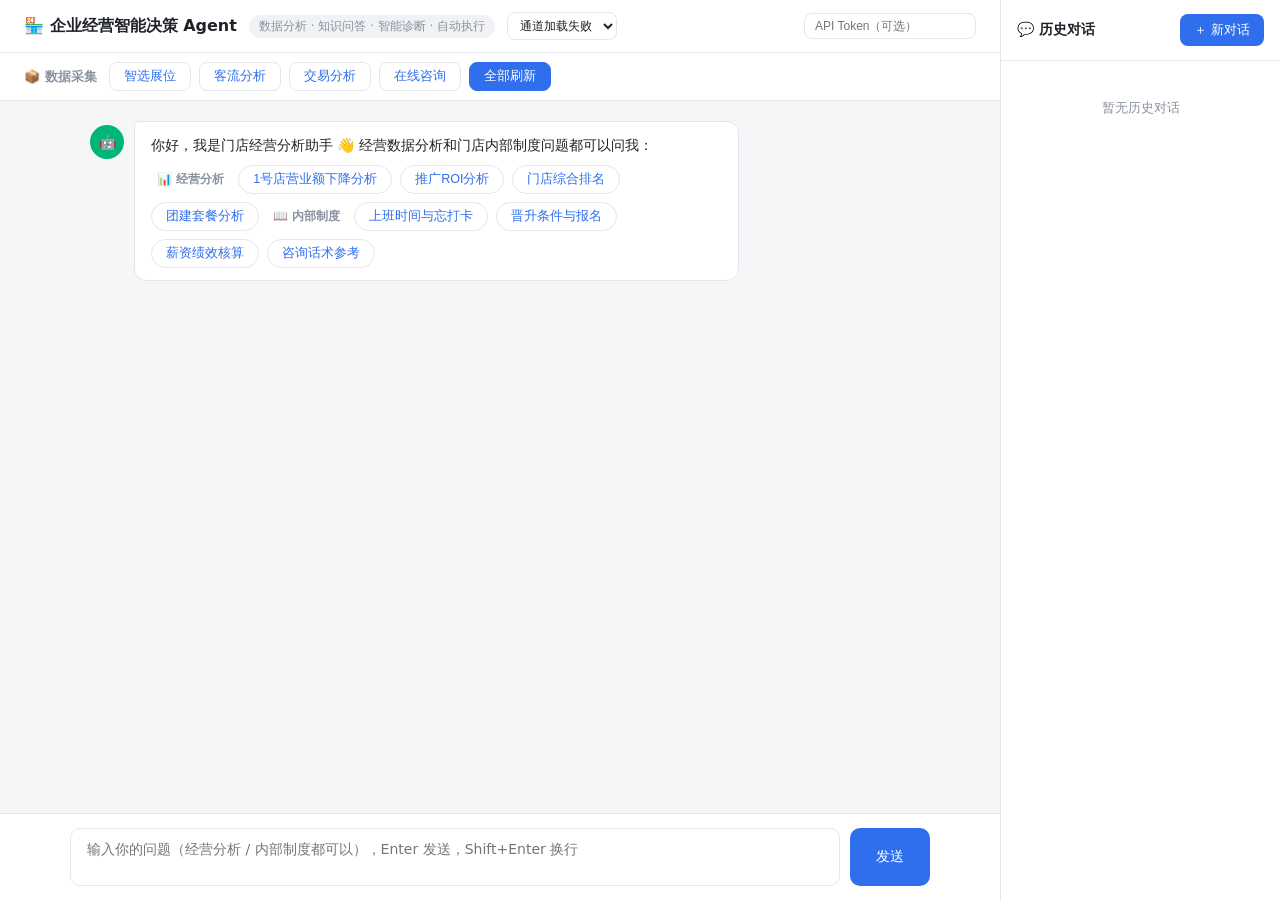
==== static/index.html @ 2da77ad2 "feat: 完成交接清单 #2-#15 落地与人工验证修复 - #2 知识上传安全（basename 白名单 + 20MB + 按文件名幂等） - #3 经验层 report_id 粒度去重 + 检索" ====
<!DOCTYPE html>
<html lang="zh-CN">
<head>
<meta charset="UTF-8">
<meta name="viewport" content="width=device-width, initial-scale=1.0">
<title>企业经营智能决策 Agent</title>
<style>
  :root {
    --bg: #f5f6f8; --panel: #ffffff; --border: #e3e6ea;
    --text: #1f2329; --sub: #8a919f; --accent: #2f6fed;
    --user-bubble: #2f6fed; --user-text: #fff;
    --code-bg: #f0f2f5; --table-head: #f7f8fa;
  }
  * { box-sizing: border-box; margin: 0; padding: 0; }
  body { font-family: "PingFang SC", "Microsoft YaHei", system-ui, sans-serif; background: var(--bg); color: var(--text); height: 100vh; display: flex; flex-direction: column; }
  /* ============ 两栏布局：左侧主区 + 右侧历史会话栏 ============ */
  .app { flex: 1; display: flex; min-height: 0; }
  .main { flex: 1; display: flex; flex-direction: column; min-width: 0; }
  .sidebar { width: 280px; flex-shrink: 0; background: var(--panel); border-left: 1px solid var(--border); display: flex; flex-direction: column; min-height: 0; }
  .sidebar-head { padding: 14px 16px; border-bottom: 1px solid var(--border); display: flex; align-items: center; justify-content: space-between; }
  .sidebar-head h2 { font-size: 14px; font-weight: 600; }
  .new-chat-btn { background: var(--accent); color: #fff; border: none; border-radius: 8px; padding: 7px 14px; font-size: 13px; cursor: pointer; }
  .new-chat-btn:hover { opacity: .9; }
  .session-list { flex: 1; overflow-y: auto; padding: 8px; }
  .session-item { padding: 10px 12px; border-radius: 8px; cursor: pointer; border: 1px solid transparent; margin-bottom: 4px; }
  .session-item:hover { background: var(--code-bg); }
  .session-item.active { background: #eaf1ff; border-color: var(--accent); }
  .session-item .s-title { font-size: 13px; color: var(--text); overflow: hidden; text-overflow: ellipsis; white-space: nowrap; display: flex; align-items: center; gap: 6px; }
  .session-del { border: none; background: none; color: var(--sub); font-size: 12px; cursor: pointer; padding: 0 3px; margin-left: auto; flex-shrink: 0; border-radius: 4px; }
  .session-del:hover { color: #e5484d; background: #fef0f0; }
  .session-item .s-meta { font-size: 11px; color: var(--sub); margin-top: 3px; display: flex; justify-content: space-between; }
  .session-empty { padding: 30px 16px; text-align: center; color: var(--sub); font-size: 13px; }
  header { background: var(--panel); border-bottom: 1px solid var(--border); padding: 12px 24px; display: flex; align-items: center; gap: 12px; }
  header h1 { font-size: 16px; font-weight: 600; }
  header .badge { font-size: 12px; color: var(--sub); background: var(--code-bg); padding: 3px 10px; border-radius: 20px; }
  #chat { flex: 1; overflow-y: auto; padding: 20px 0; }
  .wrap { max-width: 860px; margin: 0 auto; padding: 0 20px; }
  .msg { display: flex; margin-bottom: 18px; }
  .msg.user { justify-content: flex-end; }
  /* 用户消息：头像在右侧（气泡在左） */
  .msg.user > :first-child { order: 2; margin: 4px 0 0 10px; }
  .msg.user > :last-child { order: 1; }
  /* 助手消息：头像在左侧（默认） */
  .msg.bot > :first-child { order: 1; margin: 4px 10px 0 0; }
  .msg.bot > :last-child { order: 2; }
  .msg .avatar { width: 34px; height: 34px; border-radius: 50%; display: flex; align-items: center; justify-content: center; font-size: 14px; color: #fff; flex-shrink: 0; }
  .msg.user .avatar { background: var(--accent); }
  .msg.bot .avatar { background: #00b578; }
  /* ---------- 数据采集工作流按钮区 ---------- */
  .wf-bar { background: var(--panel); border-bottom: 1px solid var(--border); padding: 9px 24px; display: flex; align-items: center; gap: 8px; flex-wrap: wrap; }
  .wf-label { font-size: 13px; color: var(--sub); margin-right: 4px; font-weight: 600; }
  .wf-btn { border: 1px solid var(--border); background: #fff; border-radius: 8px; padding: 5px 14px; font-size: 12.5px; cursor: pointer; color: var(--accent); }
  .wf-btn:hover { border-color: var(--accent); background: #f0f5ff; }
  .wf-btn.primary { background: var(--accent); color: #fff; border-color: var(--accent); }
  .wf-btn.primary:hover { background: #2560d4; }
  .wf-btn:disabled { opacity: .55; cursor: not-allowed; }
  .wf-status { font-size: 12.5px; margin-left: 6px; }
  .wf-status.running { color: var(--accent); }
  .wf-status.ok { color: #00b578; }
  .wf-status.err { color: #e5484d; }
  .bubble { max-width: 78%; padding: 12px 16px; border-radius: 12px; line-height: 1.65; font-size: 14px; word-break: break-word; }
  .msg.user .bubble { background: var(--user-bubble); color: var(--user-text); border-top-right-radius: 4px; }
  .msg.bot .bubble { background: var(--panel); border: 1px solid var(--border); border-top-left-radius: 4px; }
  .msg.bot .md { max-width: 100%; }
  .msg.bot > div:last-child { flex: 1; min-width: 0; }
  /* ---------- KPI 指标卡 ---------- */
  .kpis { display: grid; grid-template-columns: repeat(auto-fit, minmax(128px, 1fr)); gap: 10px; margin: 4px 0 14px; }
  .kpi { background: #fbfcfe; border: 1px solid var(--border); border-radius: 10px; padding: 9px 12px; }
  .kpi-label { font-size: 11.5px; color: var(--sub); margin-bottom: 3px; }
  .kpi-value { font-size: 19px; font-weight: 700; color: var(--text); font-variant-numeric: tabular-nums; letter-spacing: -0.3px; }
  .kpi-delta { font-size: 11.5px; margin-top: 3px; min-height: 16px; font-weight: 600; }
  .kd.up { color: #00b578; }
  .kd.down { color: #e5484d; }
  .kd.flat { color: var(--sub); }
  /* ---------- 报告章节卡片 ---------- */
  .md-sec { border: 1px solid var(--border); border-radius: 12px; margin: 10px 0; overflow: hidden; background: #fff; box-shadow: 0 1px 3px rgba(20,30,50,.04); }
  .sec-head { display: flex; align-items: center; gap: 7px; padding: 8px 14px; font-size: 14px; font-weight: 700; color: var(--sec, var(--accent)); background: color-mix(in srgb, var(--sec, var(--accent)) 7%, #fff); border-bottom: 1px solid color-mix(in srgb, var(--sec, var(--accent)) 18%, var(--border)); }
  .sec-body { padding: 4px 14px 12px; }
  .sec-sub { font-size: 13.5px; font-weight: 700; color: var(--text); margin: 10px 0 2px; }
  /* 列表条目卡片化 */
  .md-list { list-style: none; margin: 6px 0 2px; padding: 0; }
  .md-list li { position: relative; background: #fafbfd; border: 1px solid #eceef2; border-radius: 8px; padding: 7px 10px 7px 24px; margin: 6px 0; line-height: 1.6; font-size: 13.5px; }
  .md-list li::before { content: ''; position: absolute; left: 9px; top: 13px; width: 7px; height: 7px; border-radius: 50%; background: var(--sec, var(--accent)); opacity: .75; }
  .md-list li b { color: var(--sec, var(--accent)); }
  /* 数字徽章 */
  .num { font-weight: 700; padding: 0 4px; border-radius: 5px; font-variant-numeric: tabular-nums; }
  .num.neg { color: #e5484d; background: #fef0f0; }
  .num.pos { color: #00b578; background: #eef9f4; }
  .num.money { color: #2f6fed; background: #eef4ff; }
  /* markdown 渲染 */
  .md h1, .md h2 { font-size: 18px; margin: 14px 0 8px; border-bottom: 1px solid var(--border); padding-bottom: 6px; }
  .md h3, .md h4 { font-size: 15px; margin: 12px 0 6px; }
  .md p { margin: 6px 0; font-size: 13.5px; }
  .md ul, .md ol { margin: 6px 0 6px 22px; }
  .md li { margin: 3px 0; }
  .md table { border-collapse: separate; border-spacing: 0; margin: 8px 0; width: 100%; font-size: 12.8px; border: 1px solid var(--border); border-radius: 8px; overflow: hidden; }
  .md th, .md td { border-bottom: 1px solid var(--border); padding: 6px 10px; text-align: left; }
  .md tr:last-child td { border-bottom: none; }
  .md th { background: var(--table-head); font-weight: 600; white-space: nowrap; }
  .md tbody tr:nth-child(even) { background: #fafbfc; }
  .md code { background: var(--code-bg); padding: 1px 6px; border-radius: 4px; font-size: 12.5px; font-family: Consolas, monospace; }
  .md pre { background: var(--code-bg); padding: 10px 14px; border-radius: 8px; overflow-x: auto; margin: 8px 0; }
  .md pre code { background: none; padding: 0; }
  .md blockquote { border-left: 3px solid var(--accent); padding: 4px 12px; color: var(--sub); margin: 8px 0; background: #f8faff; border-radius: 0 6px 6px 0; font-size: 13px; }
  .meta { font-size: 12px; color: var(--sub); margin-top: 8px; display: flex; gap: 14px; align-items: center; flex-wrap: wrap; }
  .trace { margin-top: 8px; border: 1px dashed var(--border); border-radius: 8px; padding: 8px 12px; font-size: 12.5px; }
  .trace summary { cursor: pointer; color: var(--accent); user-select: none; }
  .trace ul { margin: 8px 0 0 18px; list-style: none; }
  .trace li { margin: 4px 0; color: var(--sub); }
  .trace li b { color: var(--text); }
  .err { color: #e5484d; }
  footer { background: var(--panel); border-top: 1px solid var(--border); padding: 14px 24px; }
  .input-row { max-width: 860px; margin: 0 auto; display: flex; gap: 10px; }
  #input { flex: 1; border: 1px solid var(--border); border-radius: 10px; padding: 12px 16px; font-size: 14px; outline: none; resize: none; font-family: inherit; }
  #input:focus { border-color: var(--accent); }
  #send { background: var(--accent); color: #fff; border: none; border-radius: 10px; padding: 0 26px; font-size: 14px; cursor: pointer; }
  #send:disabled { opacity: .5; cursor: not-allowed; }
  .typing { color: var(--sub); font-size: 13px; }
  .suggest { display: flex; gap: 8px; flex-wrap: wrap; margin-top: 8px; align-items: center; }
  .suggest button { border: 1px solid var(--border); background: var(--panel); border-radius: 16px; padding: 5px 14px; font-size: 12.5px; color: var(--accent); cursor: pointer; }
  .suggest button:hover { border-color: var(--accent); }
  .suggest-tag { font-size: 12px; color: var(--sub); font-weight: 600; padding: 2px 6px; }
  /* ---------- API Token 鉴权 ---------- */
  .token-input { border: 1px solid var(--border); border-radius: 8px; padding: 5px 10px; font-size: 12px; width: 172px; outline: none; margin-left: auto; }
  .token-input:focus { border-color: var(--accent); }
  .auth-hint { color: #e5484d; font-size: 12px; font-weight: 600; }
  /* ---------- LLM 通道下拉（#15 运行时切换） ---------- */
  .llm-select { border: 1px solid var(--border); border-radius: 8px; padding: 5px 8px; font-size: 12px; outline: none; background: #fff; color: var(--text); }
  .llm-select:focus { border-color: var(--accent); }
  /* ---------- 待确认执行计划卡片（自动化执行授权） ---------- */
  .plans { margin: 10px 0; border: 1px solid #ffe1a8; background: #fffaf0; border-radius: 12px; padding: 10px 14px; }
  .plans-title { font-size: 13.5px; font-weight: 700; color: #b45309; margin-bottom: 8px; }
  .plan-card { border: 1px solid var(--border); background: #fff; border-radius: 8px; padding: 8px 12px; margin: 6px 0; font-size: 13px; }
  .plan-line { margin: 2px 0; }
  .plan-reason { color: var(--sub); font-size: 12.5px; margin: 2px 0; }
  .plan-meta { color: var(--sub); font-size: 11.5px; margin: 3px 0 6px; }
  .plan-btns { display: flex; gap: 8px; }
  .plan-result { font-size: 12.5px; margin-top: 6px; font-weight: 600; }
  .plan-result.ok { color: #00b578; }
  .plan-result.err { color: #e5484d; }
</style>
</head>
<body>
<div class="app">
  <div class="main">
<header>
  <h1>🏪 企业经营智能决策 Agent</h1>
  <span class="badge">数据分析 · 知识问答 · 智能诊断 · 自动执行</span>
  <span id="authHint" class="auth-hint" style="display:none"></span>
  <select id="llmProvider" class="llm-select" title="LLM 通道（运行时切换，无需重启）">
    <option value="">加载中…</option>
  </select>
  <input id="apiToken" class="token-input" type="password" placeholder="API Token（可选）" title="后端配置了 BIZ_API_TOKEN 时需填写，否则接口返回 401">
</header>

<div class="wf-bar">
  <span class="wf-label">📦 数据采集</span>
  <button class="wf-btn" onclick="runWorkflow('campaign')">智选展位</button>
  <button class="wf-btn" onclick="runWorkflow('traffic')">客流分析</button>
  <button class="wf-btn" onclick="runWorkflow('transaction')">交易分析</button>
  <button class="wf-btn" onclick="runWorkflow('consult')">在线咨询</button>
  <button class="wf-btn primary" onclick="runWorkflow('all')">全部刷新</button>
  <span id="wfStatus" class="wf-status"></span>
</div>

<div id="chat">
  <div class="wrap">
    <div class="msg bot" id="welcomeMsg">
      <div class="avatar">🤖</div>
      <div>
        <div class="bubble">
          你好，我是门店经营分析助手 👋 经营数据分析和门店内部制度问题都可以问我：
          <div class="suggest">
            <span class="suggest-tag">📊 经营分析</span>
            <button onclick="ask('分析最近7天1号门店营业额下降原因并给出优化建议')">1号店营业额下降分析</button>
            <button onclick="ask('分析最近7天智选展位推广的花费与ROI情况，找出低效推广，并给出预算优化建议')">推广ROI分析</button>
            <button onclick="ask('各门店综合表现排名怎么样')">门店综合排名</button>
            <button onclick="ask('最近7天团建套餐品类表现如何，为什么下滑')">团建套餐分析</button>
            <span class="suggest-tag">📖 内部制度</span>
            <button onclick="ask('我是新员工，每天上班时间是多少，忘记打卡怎么办')">上班时间与忘打卡</button>
            <button onclick="ask('门店晋升需要什么条件，怎么报名')">晋升条件与报名</button>
            <button onclick="ask('薪资绩效是怎么算的')">薪资绩效核算</button>
            <button onclick="ask('顾客不记得场次怎么安抚')">咨询话术参考</button>
          </div>
        </div>
      </div>
    </div>
  </div>
</div>

<footer>
  <div class="input-row">
    <textarea id="input" rows="2" placeholder="输入你的问题（经营分析 / 内部制度都可以），Enter 发送，Shift+Enter 换行"></textarea>
    <button id="send" onclick="send()">发送</button>
  </div>
</footer>
  </div>

  <aside class="sidebar">
    <div class="sidebar-head">
      <h2>💬 历史对话</h2>
      <button class="new-chat-btn" onclick="newConversation()">＋ 新对话</button>
    </div>
    <div class="session-list" id="sessionList">
      <div class="session-empty">暂无历史对话</div>
    </div>
  </aside>
</div>

<script>
const chatEl = document.getElementById('chat');
const inputEl = document.getElementById('input');
const sendBtn = document.getElementById('send');
const MAX_HISTORY = 6;   // 与后端滑动窗口一致
let history = [];        // [{role, content}]
let busy = false;

/* ---------------- API Token 鉴权（与后端 BIZ_API_TOKEN 对应） ---------------- */
const TOKEN_KEY = 'biz_api_token';
let apiToken = localStorage.getItem(TOKEN_KEY) || '';
const tokenInput = document.getElementById('apiToken');
const authHint = document.getElementById('authHint');
if (tokenInput) tokenInput.value = apiToken;
if (tokenInput) tokenInput.addEventListener('change', () => {
  apiToken = tokenInput.value.trim();
  localStorage.setItem(TOKEN_KEY, apiToken);
});
function authHeaders(extra) {
  const h = Object.assign({}, extra || {});
  if (apiToken) h['Authorization'] = 'Bearer ' + apiToken;
  return h;
}
function showAuthHint(msg) {
  if (!authHint) return;
  authHint.textContent = msg || '⚠️ 需要 API Token：请在右上角填写';
  authHint.style.display = '';
  clearTimeout(showAuthHint._t);
  showAuthHint._t = setTimeout(() => { authHint.style.display = 'none'; }, 8000);
}
async function apiFetch(url, options) {
  const resp = await fetch(url, options);
  if (resp.status === 401) showAuthHint();
  return resp;
}

/* ---------------- LLM 通道下拉（#15 运行时切换，无需重启） ---------------- */
const PROVIDER_NAMES = { deepseek: 'DeepSeek', openai: 'OpenAI', local: '本地模型', codebuddy: 'CodeBuddy' };
const llmSel = document.getElementById('llmProvider');
async function loadProviders() {
  try {
    const resp = await apiFetch('/api/llm/providers', { headers: authHeaders() });
    const d = await resp.json();
    if (!d.success) throw new Error(d.error || '');
    const cfg = d.config || {};
    llmSel.innerHTML = (d.supported || []).map(p => {
      const c = cfg[p] || {};
      const configured = c.configured ? '' : '（未配置 Key）';
      return `<option value="${p}" ${p === d.active ? 'selected' : ''}>${PROVIDER_NAMES[p] || p}${configured}</option>`;
    }).join('');
  } catch (e) {
    llmSel.innerHTML = '<option value="">通道加载失败</option>';
  }
}
llmSel.addEventListener('change', async () => {
  const p = llmSel.value;
  if (!p) return;
  try {
    const resp = await apiFetch('/api/llm/switch', {
      method: 'POST',
      headers: authHeaders({ 'Content-Type': 'application/json' }),
      body: JSON.stringify({ provider: p })
    });
    const d = await resp.json();
    if (d.success) { llmSel.value = d.active; showAuthHint('✅ LLM 通道已切换：' + (PROVIDER_NAMES[d.active] || d.active)); }
    else { showAuthHint('❌ 切换失败：' + (d.error || '')); loadProviders(); }
  } catch (e) { showAuthHint('❌ 切换失败：' + e.message); loadProviders(); }
});
loadProviders();

/* ---------------- 轻量 Markdown 渲染（零依赖，报告卡片化） ---------------- */
const SECTION_META = {
  '结论摘要':  { icon: '📌', color: '#00b578' },
  '关键指标':  { icon: '📊', color: '#2f6fed' },
  '原因归因':  { icon: '🔍', color: '#f59e0b' },
  '优化建议':  { icon: '💡', color: '#8b5cf6' },
  '风险提示':  { icon: '⚠️', color: '#e5484d' },
  '下一步动作': { icon: '⚡', color: '#0ea5e9' },
};
function sectionMeta(title) {
  for (const k in SECTION_META) if (title.includes(k)) return SECTION_META[k];
  return { icon: '📄', color: '#2f6fed' };
}
/* 行内：code/粗体/斜体 + 数字高亮（下降红、上升绿、金额蓝） */
function inline(text) {
  let t = text
    .replace(/`([^`]+)`/g, '<code>$1</code>')
    .replace(/\*\*([^*]+)\*\*/g, '<b>$1</b>')
    .replace(/\*([^*]+)\*/g, '<i>$1</i>');
  t = t.replace(/([¥￥]\s?[\d][\d,]*(?:\.\d+)?)/g, '<span class="num money">$1</span>');
  t = t.replace(/(-?\d+(?:\.\d+)?\s?%)/g, (m) => {
    const neg = m.trim().startsWith('-');
    return `<span class="num ${neg ? 'neg' : 'pos'}">${m}</span>`;
  });
  return t;
}
/* 宽松 section 标题识别：】必出现，【可省（模型吞【后开头字，如"关键指标】"→"指标】"也能识别） */
const SECTION_PATTERNS = [
  ['结论摘要', /(?:【)?\s*(?:结?论?)?摘?要?\s*】/],
  ['关键指标', /(?:【)?\s*(?:关?键?)?指?标?\s*】/],
  ['原因归因', /(?:【)?\s*(?:原?因?)?归?因?\s*】/],
  ['建议',     /(?:【)?\s*(?:建?议?)?\s*】/],
  ['风险提示', /(?:【)?\s*(?:风?险?)?提?示?\s*】/],
  ['下一步动作', /(?:【)?\s*(?:下?一?步?)?动?作?\s*】/],
  ['优化建议', /(?:【)?\s*(?:优?化?)?建?议?\s*】/],
];
function renderMarkdown(md) {
  if (!md) return '';
  const renderBodyHtml = (raw) => {
    const blines = raw.split(/\r?\n/);
    let bh = '';
    let items = [], tbl = [];
    const flushItems = () => {
      if (items.length) { bh += '<ul class="md-list">' + items.map(li => '<li>' + inline(li) + '</li>').join('') + '</ul>'; items = []; }
    };
    const flushTbl = () => {
      if (!tbl.length) return;
      const rows = tbl.filter((r, idx) => !(idx === 1 && /^\s*[-|:\s]+\s*$/.test(r)));
      if (rows.length >= 2) {
        let t = '<table><thead><tr>' + rows[0].split('|').slice(1, -1).map(c => '<th>' + inline(c.trim()) + '</th>').join('') + '</tr></thead><tbody>';
        for (let ri = 1; ri < rows.length; ri++) t += '<tr>' + rows[ri].split('|').slice(1, -1).map(c => '<td>' + inline(c.trim()) + '</td>').join('') + '</tr>';
        bh += t + '</tbody></table>';
      }
      tbl = [];
    };
    for (const bl of blines) {
      if (/^\s*\|/.test(bl)) { flushItems(); tbl.push(bl); continue; }
      if (tbl.length) flushTbl();
      const ul = bl.match(/^\s*[-*]\s+(.*)$/);
      if (ul) { flushItems(); items.push(ul[1]); continue; }
      const ol = bl.match(/^\s*\d+[.)]\s+(.*)$/);
      if (ol) { flushItems(); items.push(ol[1]); continue; }
      flushItems();
      if (bl.trim()) bh += '<p>' + inline(bl) + '</p>';
    }
    flushTbl(); flushItems();
    return bh || '<p>' + inline(raw) + '</p>';
  };
  const buildSec = (title, body) => {
    const meta = sectionMeta(title);
    return `<div class="md-sec" style="--sec:${meta.color}"><div class="sec-head">${meta.icon} ${title}</div><div class="sec-body">${renderBodyHtml(body)}</div></div>`;
  };

  // —— 第一遍：行级识别（兼容 ## / ✦ / 【关键词】在行任意位置 / 行首关键词 + 冒号） ——
  const lines = md.split(/\r?\n/);
  const lineSecs = [];
  let cur = null, buf = '', intro = '';
  for (const line of lines) {
    let title = null, restInline = '';
    let m = line.match(/^##\s+(.+)$/);
    if (m) { title = m[1].trim(); }
    if (!title) { m = line.match(/^#\s+(.+)$/); if (m) title = m[1].trim(); }
    if (!title) { m = line.match(/^[✦★❖▍◆●■]\s*(.+)$/); if (m) title = m[1].trim(); }
    // 宽松 SECTION_PATTERNS：【关键】可出现在行任意位置，支持吞字（关键指标→指标、风险提示→提示）
    if (!title) {
      for (const [t, re] of SECTION_PATTERNS) {
        const mm = line.match(new RegExp('(' + re.source + ')\\s*(.*)$'));
        if (mm) { title = t; restInline = mm[2].trim(); break; }
      }
    }
    if (!title) {
      for (const kw of SECTION_PATTERNS.map(p => p[0])) {
        if (line.trim() === kw || line.trim().startsWith(kw + '：') || line.trim().startsWith(kw + ':')) {
          title = kw;
          restInline = line.trim().slice(kw.length).replace(/^[：:]\s*/, '');
          break;
        }
      }
    }
    if (title) {
      if (cur) lineSecs.push({ title: cur, body: buf.trim() });
      else intro += (intro ? '\n' : '') + line;
      cur = title;
      buf = restInline;
    } else {
      if (cur) buf += '\n' + line; else intro += (intro ? '\n' : '') + line;
    }
  }
  if (cur) lineSecs.push({ title: cur, body: buf.trim() });

  if (lineSecs.length >= 2) {
    let html = intro.trim() ? `<p>${inline(intro.trim())}</p>` : '';
    for (const s of lineSecs) html += buildSec(s.title, s.body);
    return html;
  }

  // —— 第二遍：段中关键词位置切分兜底（关键词子串匹配，宽容吞字） ——
  let html = intro.trim() ? `<p>${inline(intro.trim())}</p>` : '';
  const INLINE_KEYS = ['结论摘要', '关键指标', '原因归因', '建议', '风险提示', '下一步动作', '优化建议'];
  let lastIdx = 0, lastKw = null, lastEnd = 0;
  for (const kw of INLINE_KEYS) {
    const idx = md.indexOf(kw, lastEnd);
    if (idx === -1) continue;
    if (lastKw) {
      const body = md.slice(lastIdx + lastKw.length, idx).replace(/^[：:]\s*/, '').trim();
      html += buildSec(lastKw, body);
    }
    lastIdx = idx;
    lastKw = kw;
    lastEnd = idx + kw.length;
  }
  if (lastKw) {
    const body = md.slice(lastIdx + lastKw.length).replace(/^[：:]\s*/, '').trim();
    html += buildSec(lastKw, body);
  } else {
    html += `<p>${inline(md)}</p>`;
  }
  return html;
}
/* ---------------- KPI 指标卡（基于 Pandas 结构化指标） ---------------- */
function renderKpis(m, question) {
  const ms = (m && m.metrics) || {};
  if (!ms || !Object.keys(ms).length) return '';
  const money = v => (v == null || isNaN(v)) ? '-' : '¥' + Number(v).toLocaleString('zh-CN', { maximumFractionDigits: 2 });
  const delta = (v) => v == null || isNaN(v) ? '' : (v > 0 ? `<span class="kd up">▲ +${v}%</span>` : v < 0 ? `<span class="kd down">▼ ${v}%</span>` : '<span class="kd flat">— 0%</span>');
  // 按用户问题关键词筛 KPI：只展示与问题相关的指标卡，避免"问 A 显示 B"的脱节
  const q = (question || '').toLowerCase();
  const isMarketing = /推广|广告|投放|roi|转化|点击|花销|消耗/.test(q);
  const allCards = [
    { key: 'gmv',     label: '营业额 GMV',  value: money(ms.gmv),         d: delta(ms.gmv_change_pct) },
    { key: 'order',   label: '订单量',       value: ms.order_count ?? '-', d: delta(ms.order_change_pct) },
    { key: 'aov',     label: '客单价',       value: ms.avg_order_value != null ? '¥' + Number(ms.avg_order_value).toFixed(2) : '-', d: delta(ms.aov_change_pct) },
    { key: 'spend',   label: '推广花费',     value: money(ms.campaign_total_spent), d: '' },
    { key: 'roi',     label: '推广 ROI',     value: ms.campaign_roi_avg != null ? Number(ms.campaign_roi_avg).toFixed(2) : '-', d: '' },
    { key: 'cvr',     label: '点击转化率',   value: ms.campaign_conversion_rate != null ? Number(ms.campaign_conversion_rate).toFixed(2) + '%' : '-', d: '' },
  ];
  const cards = isMarketing
    ? allCards.filter(c => ['spend', 'roi', 'cvr'].includes(c.key))
    : allCards.filter(c => ['gmv', 'order', 'aov'].includes(c.key));
  if (!cards.length) return '';
  return '<div class="kpis">' + cards.map(c =>
    `<div class="kpi"><div class="kpi-label">${c.label}</div><div class="kpi-value">${c.value}</div><div class="kpi-delta">${c.d}</div></div>`
  ).join('') + '</div>';
}

/* ---------------- #14 结构化五段报告（data 链路直接渲染，告别正则兜底） ---------------- */
const SECTION_FIELDS = [
  ['summary', '📌', '#00b578', '结论摘要'],
  ['metrics', '📊', '#2f6fed', '关键指标'],
  ['factors', '🔍', '#f59e0b', '原因归因'],
  ['actions', '💡', '#8b5cf6', '建议'],
  ['risks', '⚠️', '#e5484d', '风险提示'],
];
function renderSectionsHtml(sec) {
  let html = '';
  for (const [key, icon, color, title] of SECTION_FIELDS) {
    const items = (sec && sec[key]) || [];
    if (!items || !items.length) continue;
    const list = items.map(i => '<li>' + inline(String(i)) + '</li>').join('');
    html += `<div class="md-sec" style="--sec:${color}"><div class="sec-head">${icon} ${title}</div><div class="sec-body"><ul class="md-list">${list}</ul></div></div>`;
  }
  return html;
}

/* ---------------- 聊天逻辑 ---------------- */
function appendMsg(role, html, meta) {
  const div = document.createElement('div');
  div.className = 'msg ' + role;
  const avatar = role === 'user' ? '👤' : '🤖';
  let inner = `<div class="avatar">${avatar}</div><div>`;
  if (role === 'user') inner += `<div class="bubble">${html}</div>`;
  else {
    inner += `<div class="bubble md">${html}</div>`;
    if (meta && meta.trace) {
      const usage = meta.usage || {};
      const costText = `⚡ ${usage.total_tokens || '-'} tokens（入 ${usage.input_tokens || 0} / 出 ${usage.output_tokens || 0}）· ⏱ ${(meta.duration_ms / 1000).toFixed(1)}s`;
      let traceHtml = '<ul>' + meta.trace.map(t => `<li><b>${t.node}</b>：${escapeHtml(t.detail)}</li>`).join('') + '</ul>';
      inner += `<div class="meta"><details class="trace"><summary>查看执行轨迹 ▾</summary>${traceHtml}</details><span>${costText}</span></div>`;
    }
  }
  inner += '</div>';
  div.innerHTML = inner;
  chatEl.querySelector('.wrap').appendChild(div);
  chatEl.scrollTop = chatEl.scrollHeight;
}

function escapeHtml(s) { return s.replace(/&/g,'&amp;').replace(/</g,'&lt;').replace(/>/g,'&gt;'); }

// 会话持久化：currentSessionId 存 localStorage，刷新/重启不丢上下文（后端按 session 记忆）
// 「新对话」= 换新 id；「历史列表」= 切回旧 id（后端恢复对应上下文）
let currentSessionId = localStorage.getItem('biz_session_id')
  || ('s_' + Date.now() + '_' + Math.random().toString(36).slice(2, 8));
localStorage.setItem('biz_session_id', currentSessionId);

function newSessionId() {
  return 's_' + Date.now() + '_' + Math.random().toString(36).slice(2, 8);
}

/* ---------------- 历史会话管理（右侧栏） ---------------- */
function clearChat() {
  // 清空聊天区，恢复欢迎语
  const wrap = chatEl.querySelector('.wrap');
  wrap.innerHTML = '';
  const welcome = document.getElementById('welcomeMsg');
  if (welcome) wrap.appendChild(welcome.cloneNode(true));
}

async function newConversation() {
  // 开启新对话：换新 session_id（后端幂等创建），清空界面
  currentSessionId = newSessionId();
  localStorage.setItem('biz_session_id', currentSessionId);
  await apiFetch('/api/sessions/' + encodeURIComponent(currentSessionId), { method: 'POST', headers: authHeaders() });
  clearChat();
  loadSessions();
  renderSessions([]);  // 清高亮：当前是空会话
}

async function loadSessions() {
  // 拉取历史会话列表渲染到右侧栏
  try {
    const resp = await apiFetch('/api/sessions?limit=50', { headers: authHeaders() });
    const d = await resp.json();
    if (d.success) renderSessions(d.sessions || []);
  } catch (e) { /* 列表失败静默 */ }
}

function renderSessions(list) {
  const el = document.getElementById('sessionList');
  if (!list.length) {
    el.innerHTML = '<div class="session-empty">暂无历史对话</div>';
    return;
  }
  el.innerHTML = list.map(s => {
    const title = (s.last_question || '（空会话）').slice(0, 24);
    const time = (s.updated_at || '').slice(5, 16).replace('T', ' ');
    const active = s.session_id === currentSessionId ? ' active' : '';
    // #15-② 会话删除按钮（stopPropagation 避免触发打开会话）
    return `<div class="session-item${active}" onclick="openSession('${s.session_id}')">
      <div class="s-title">${escapeHtml(title)}<button class="session-del" title="删除会话" onclick="event.stopPropagation();delSession('${s.session_id}')">✕</button></div>
      <div class="s-meta"><span>${s.message_count || 0} 条</span><span>${time}</span></div>
    </div>`;
  }).join('');
}

/* #15-② 删除会话 */
async function delSession(sid) {
  if (!confirm('确定删除该会话？删除后不可恢复。')) return;
  try {
    const resp = await apiFetch('/api/sessions/' + encodeURIComponent(sid), { method: 'DELETE', headers: authHeaders() });
    const d = await resp.json();
    if (!d.success && !resp.ok) { showAuthHint('删除失败：' + (d.error || resp.status)); return; }
    if (currentSessionId === sid) newConversation();  // 删除的是当前会话 → 新开
    loadSessions();
  } catch (e) { showAuthHint('删除失败：' + e.message); }
}

/* #15-② 导出当前会话（txt） */
function exportChat(link) {
  const lines = ['企业经营智能决策 Agent — 会话导出', '会话ID：' + currentSessionId, '时间：' + new Date().toLocaleString(), ''];
  for (const m of history) {
    lines.push('【' + (m.role === 'user' ? '用户' : '助手') + '】');
    lines.push(String(m.content || '').replace(/```/g, ''));
    lines.push('');
  }
  if (history.length === 0) lines.push('（本会话暂无消息记录）');
  const blob = new Blob([lines.join('\n')], { type: 'text/plain;charset=utf-8' });
  const a = document.createElement('a');
  a.href = URL.createObjectURL(blob);
  a.download = `会话_${currentSessionId}.txt`;
  a.click();
  URL.revokeObjectURL(a.href);
}

async function openSession(sid) {
  // 切到历史会话：加载其消息渲染，继续对话沿用该 session_id（上下文由后端恢复）
  if (busy) return;
  currentSessionId = sid;
  localStorage.setItem('biz_session_id', sid);
  clearChat();
  const wrap = chatEl.querySelector('.wrap');
  try {
    const resp = await apiFetch('/api/sessions/' + encodeURIComponent(sid) + '/messages', { headers: authHeaders() });
    const d = await resp.json();
    if (d.success && d.messages) {
      // 填充前端 history（导出/继续对话用），与渲染一致
      history = d.messages.map(m => ({
        role: m.role === 'user' ? 'user' : 'assistant',
        content: String(m.content || '')
      })).slice(-MAX_HISTORY * 2);
      for (const m of d.messages) {
        if (m.role === 'user') appendMsg('user', escapeHtml(m.content));
        else {
          const div = document.createElement('div');
          div.className = 'msg bot';
          div.innerHTML = '<div class="avatar">🤖</div><div><div class="bubble md">' + renderMarkdown(m.content) + '</div></div>';
          wrap.appendChild(div);
        }
      }
    }
    chatEl.scrollTop = chatEl.scrollHeight;
  } catch (e) { /* 加载失败静默 */ }
  renderSessionsFromCache();
}

async function renderSessionsFromCache() {
  // 打开会话后刷新列表高亮（避免重复请求：复用 loadSessions）
  loadSessions();
}
loadSessions();  // 页面初始化加载历史会话列表

async function send() {
  const q = inputEl.value.trim();
  if (!q || busy) return;
  inputEl.value = '';
  busy = true; sendBtn.disabled = true;
  appendMsg('user', escapeHtml(q));

  // 助手消息容器（进度 + 打字机）
  const botDiv = document.createElement('div');
  botDiv.className = 'msg bot';
  botDiv.innerHTML = '<div class="avatar">🤖</div><div>'
    + '<div class="bubble typing" id="botProgress">正在分析问题…</div>'
    + '<div class="bubble md" id="botReport" style="display:none"></div>'
    + '<div class="meta" id="botMeta"></div></div>';
  chatEl.querySelector('.wrap').appendChild(botDiv);
  chatEl.scrollTop = chatEl.scrollHeight;

  const progEl = botDiv.querySelector('#botProgress');
  const repEl = botDiv.querySelector('#botReport');
  const metaEl = botDiv.querySelector('#botMeta');
  let reportText = '';

  try {
    const resp = await apiFetch('/api/chat/stream', {
      method: 'POST',
      headers: authHeaders({ 'Content-Type': 'application/json' }),
      body: JSON.stringify({ question: q, session_id: currentSessionId })  // 会话持久化：后端按 session 恢复历史
    });
    if (!resp.ok || !resp.body) throw new Error('HTTP ' + resp.status);
    const reader = resp.body.getReader();
    const decoder = new TextDecoder('utf-8');
    let buffer = '';

    while (true) {
      const { done, value } = await reader.read();
      if (done) break;
      buffer += decoder.decode(value, { stream: true });
      const blocks = buffer.split('\n\n');
      buffer = blocks.pop(); // 最后一块可能不完整
      for (const block of blocks) {
        let event = 'message', data = '';
        for (const line of block.split('\n')) {
          if (line.startsWith('event: ')) event = line.slice(7).trim();
          else if (line.startsWith('data: ')) data += line.slice(6);
        }
        if (event === 'progress') {
          progEl.textContent = data;
        } else if (event === 'token') {
          if (repEl.style.display === 'none') { repEl.style.display = ''; progEl.style.display = 'none'; }
          reportText += data;
          repEl.textContent = reportText;   // 打字机纯文本
          chatEl.scrollTop = chatEl.scrollHeight;
        } else if (event === 'error') {
          progEl.className = 'bubble err'; progEl.textContent = '出错：' + data;
        } else if (event === 'done') {
          const m = JSON.parse(data);
          const u = m.usage;
          progEl.style.display = 'none';
          // 修复：data 结构化链路无 token 事件，报告容器从未被显示（导出能看到、对话里却空白）
          if (repEl.style.display === 'none') repEl.style.display = '';
          // #14：结构化五段直接渲染（data 链路）；否则回退 markdown 渲染（kb 链路）
          if (m.report_sections && Object.keys(m.report_sections).some(k => (m.report_sections[k] || []).length)) {
            repEl.innerHTML = renderKpis(m, m.user_question || q) + renderSectionsHtml(m.report_sections);
          } else {
            repEl.innerHTML = renderKpis(m, m.user_question || q) + renderMarkdown(reportText);
          }
          if (m.pending_plans && m.pending_plans.length) renderPlans(repEl, m.pending_plans);   // 待确认执行计划（授权）
          let cost = '⚡ token 用量不可见';
          if (u) {
            const est = u.estimated ? '约 ' : '';
            cost = `⚡ ${est}总 ${u.total_tokens || '-'} tokens（入 ${u.input_tokens || 0} / 出 ${u.output_tokens || 0}）${u.estimated ? '（估算）' : ''}`;
          }
          const rid = m.request_id ? ` · #${m.request_id}` : '';
          metaEl.innerHTML = `${cost} · ⏱ ${(m.duration_ms / 1000).toFixed(1)}s${rid} · <a href="javascript:void(0)" onclick="exportChat(this)">导出</a>`;
          // 修复：data 结构化链路后端不发 token 事件 → 用 done.report 回填完整文本，
          // 保证 history（会话持久化/导出）包含助手完整回答
          if (m.report) reportText = m.report;
          history.push({ role: 'user', content: q }, { role: 'assistant', content: reportText });
          history = history.slice(-MAX_HISTORY * 2);
        }
      }
    }
    // 流结束兜底：若从未收到 done（异常断流），仍显示已累积内容
    if (repEl.style.display === 'none') { progEl.textContent = '连接中断，请重试'; }
  } catch (e) {
    progEl.className = 'bubble err';
    progEl.textContent = e.message.includes('401')
      ? '需要 API Token（401）：请在右上角填写后重试'
      : '网络错误：' + e.message;
  }
  busy = false; sendBtn.disabled = false;
  loadSessions();   // 对话完成后刷新历史列表（标题/时间/消息数/高亮）
  inputEl.focus();
}

function ask(q) { inputEl.value = q; send(); }

/* ---------------- 待确认执行计划（自动化执行授权：dry-run → 用户确认 → 执行） ---------------- */
function renderPlans(container, plans) {
  const box = document.createElement('div');
  box.className = 'plans';
  box.innerHTML = '<div class="plans-title">⚡ 待确认的执行计划（dry-run，未修改任何数据）</div>';
  for (const p of plans) {
    const card = document.createElement('div');
    card.className = 'plan-card';
    const reasonHtml = p.reason ? `<div class="plan-reason">原因：${escapeHtml(p.reason)}</div>` : '';
    card.innerHTML = `
      <div class="plan-line">💰 调整推广预算：campaign <b>${escapeHtml(p.campaign_id)}</b> 由 <b>${escapeHtml(p.old_budget)}</b> → <b>${escapeHtml(p.new_budget)}</b></div>
      ${reasonHtml}
      <div class="plan-meta">计划号：${escapeHtml(p.plan_id)} · 10 分钟内有效 · 一次性</div>
      <div class="plan-btns">
        <button class="wf-btn primary" onclick="confirmPlan('${p.plan_id}', this)">确认执行</button>
        <button class="wf-btn" onclick="this.closest('.plan-card').style.display='none'">忽略</button>
      </div>
      <div class="plan-result"></div>`;
    box.appendChild(card);
  }
  container.appendChild(box);
}

async function confirmPlan(planId, btn) {
  const card = btn.closest('.plan-card');
  const info = card.querySelector('.plan-result');
  btn.disabled = true; btn.textContent = '确认中…';
  try {
    const resp = await apiFetch('/api/execute/confirm', {
      method: 'POST',
      headers: authHeaders({ 'Content-Type': 'application/json' }),
      body: JSON.stringify({ plan_id: planId })
    });
    let d;
    try {
      d = await resp.json();
    } catch (e) {
      const txt = await resp.text().catch(() => '');
      d = { success: false, error: 'HTTP ' + resp.status + ' ' + txt.slice(0, 120) };
    }
    if (d.success) {
      info.textContent = `✅ 已执行：campaign ${d.data.campaign_id} 预算 ${d.data.old_budget} → ${d.data.new_budget}`;
      info.className = 'plan-result ok';
      btn.style.display = 'none';
      card.querySelectorAll('.plan-btns .wf-btn:not(.primary)').forEach(b => b.style.display = 'none');
    } else {
      info.textContent = '❌ ' + (d.error || '执行失败');
      info.className = 'plan-result err';
      btn.disabled = false; btn.textContent = '重试确认';
    }
  } catch (e) {
    info.textContent = '❌ 请求失败：' + e.message;
    info.className = 'plan-result err';
    btn.disabled = false; btn.textContent = '重试确认';
  }
}

/* ---------------- 数据采集工作流（按钮驱动，确定性执行，不走 LLM） ---------------- */
const WF_NAMES = { campaign: '智选展位', traffic: '客流分析', transaction: '交易分析', consult: '在线咨询', all: '全部数据' };
let wfRunning = false;

async function runWorkflow(datasets) {
  if (wfRunning) return;
  wfRunning = true;
  const status = document.getElementById('wfStatus');
  const name = WF_NAMES[datasets] || datasets;
  status.textContent = `⏳ ${name}采集中…（约 1-3 分钟）`;
  status.className = 'wf-status running';
  const btns = document.querySelectorAll('.wf-btn');
  btns.forEach(b => b.disabled = true);
  try {
    const resp = await apiFetch('/api/workflow/refresh', {
      method: 'POST',
      headers: authHeaders({ 'Content-Type': 'application/json' }),
      body: JSON.stringify({ datasets })
    });
    let d;
    try {
      d = await resp.json();
    } catch (e) {
      // 后端异常时可能返回非 JSON（如 500 Internal Server Error）——读文本显示，避免 "Unexpected token"
      const txt = await resp.text().catch(() => '');
      status.textContent = `❌ ${name}请求异常：HTTP ${resp.status} ${txt.slice(0, 120)}`;
      status.className = 'wf-status err';
      return;
    }
    if (d.success) {
      const parts = Object.entries(d.data || {}).map(([k, v]) => `${k}:${v.manual ? '⏳' : (v.success ? '✅' : '❌')}`).join('  ');
      status.textContent = `✅ ${name}刷新完成 — ${parts}`;
      status.className = 'wf-status ok';
    } else {
      const parts = Object.entries(d.data || {}).map(([k, v]) => `${k}:${v.manual ? '⏳' : (v.success ? '✅' : '❌')}`).join('  ');
      const err = d.error ? `：${d.error}` : '';
      status.textContent = `❌ ${name}未完全成功${err} — ${parts || '无详情'}`;
      status.className = 'wf-status err';
    }
  } catch (e) {
    status.textContent = `❌ ${name}请求异常：${e.message}`;
    status.className = 'wf-status err';
  } finally {
    wfRunning = false;
    btns.forEach(b => b.disabled = false);
  }
}

inputEl.addEventListener('keydown', e => {
  if (e.key === 'Enter' && !e.shiftKey) { e.preventDefault(); send(); }
});
</script>
</body>
</html>
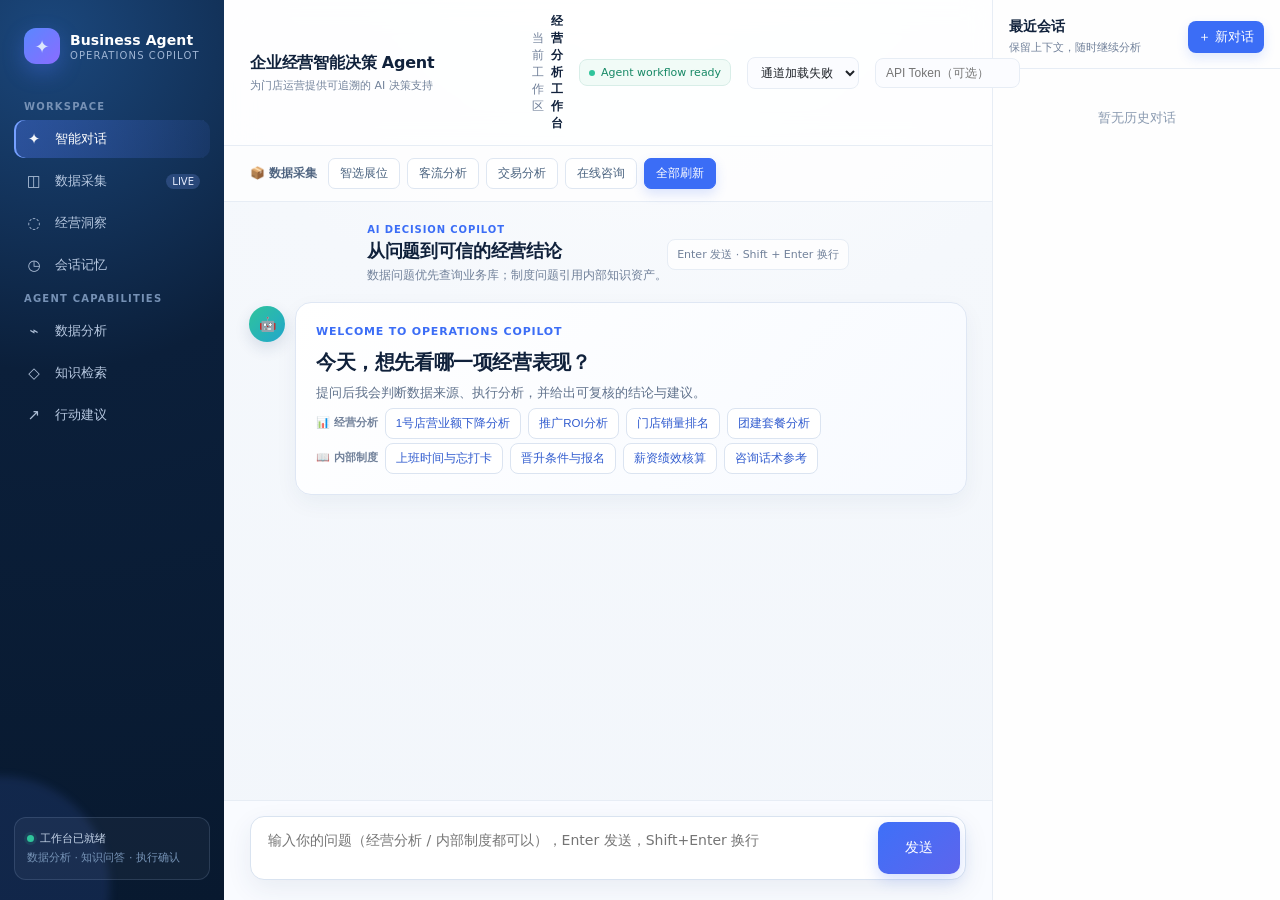
==== commit 2f27875d: "feat: 升级经营驾驶舱前端界面" ====
--- a/static/index.html
+++ b/static/index.html
@@ -139,13 +139,145 @@
   .plan-result.ok { color: #00b578; }
   .plan-result.err { color: #e5484d; }
 </style>
+<style>
+  /* ============ 经营驾驶舱视觉层：不改接口，仅重构工作台体验 ============ */
+  :root {
+    --ink: #10213b; --muted: #71819a; --line: #e7edf5; --canvas: #f4f7fb;
+    --surface: #ffffff; --navy: #0b1f3a; --navy-2: #102b51; --brand: #3b6df6;
+    --mint: #2fc49b; --violet: #8057ea; --shadow: 0 18px 45px rgba(28, 54, 96, .09);
+  }
+  * { scrollbar-width: thin; scrollbar-color: #ccd6e5 transparent; }
+  body { background: var(--canvas); color: var(--ink); min-width: 1024px; }
+  .shell { display: flex; flex: 1; min-height: 0; }
+  .nav-rail { width: 224px; flex: 0 0 224px; color: #dbe7fb; background: radial-gradient(circle at 22% 4%, #1b477c 0, var(--navy) 38%, #08192f 100%); padding: 20px 14px; display: flex; flex-direction: column; position: relative; overflow: hidden; }
+  .nav-rail::after { content: ''; position: absolute; width: 220px; height: 220px; border-radius: 50%; background: rgba(86, 132, 255, .13); left: -110px; bottom: -96px; filter: blur(4px); }
+  .brand-lockup { display: flex; gap: 10px; align-items: center; padding: 8px 10px 28px; position: relative; z-index: 1; }
+  .brand-mark { width: 36px; height: 36px; display: grid; place-items: center; border-radius: 12px; background: linear-gradient(135deg, #5a87ff, #8a6cff); box-shadow: 0 8px 22px rgba(80, 117, 255, .32); font-size: 18px; }
+  .brand-lockup strong { display: block; color: #fff; font-size: 14px; letter-spacing: .1px; }
+  .brand-lockup small { display: block; margin-top: 2px; color: #9fb5d4; font-size: 10px; letter-spacing: 1.1px; text-transform: uppercase; }
+  .nav-label { padding: 0 10px; margin: 9px 0 8px; color: #7691b5; font-size: 10px; font-weight: 700; letter-spacing: 1.2px; }
+  .nav-menu { display: grid; gap: 4px; position: relative; z-index: 1; }
+  .nav-item { display: flex; align-items: center; gap: 11px; padding: 10px; border-radius: 10px; color: #b8c9e1; text-decoration: none; font-size: 13px; transition: .2s ease; }
+  .nav-item:hover { color: #fff; background: rgba(255,255,255,.07); }
+  .nav-item.active { color: #fff; background: linear-gradient(90deg, rgba(85,126,255,.34), rgba(85,126,255,.1)); box-shadow: inset 2px 0 #76a0ff; }
+  .nav-icon { width: 20px; text-align: center; font-size: 15px; opacity: .95; }
+  .nav-item .nav-pill { margin-left: auto; padding: 2px 6px; border-radius: 99px; color: #e7edff; background: rgba(130, 159, 255, .22); font-size: 10px; }
+  .nav-footer { margin-top: auto; z-index: 1; border: 1px solid rgba(173, 201, 239, .16); border-radius: 12px; padding: 12px; background: rgba(255,255,255,.04); }
+  .nav-footer .status-dot { display: inline-block; width: 7px; height: 7px; border-radius: 50%; margin-right: 6px; background: var(--mint); box-shadow: 0 0 0 3px rgba(47,196,155,.12); }
+  .nav-footer p { font-size: 11px; color: #c5d4e8; line-height: 1.6; }
+  .nav-footer p + p { color: #7794b7; margin-top: 2px; }
+
+  .app { background: var(--canvas); min-width: 0; }
+  .main { background: radial-gradient(circle at 55% -20%, #fff 0, #f5f8fc 45%, #f2f6fb 100%); }
+  .topbar { min-height: 76px; padding: 13px 26px; display: flex; align-items: center; gap: 16px; background: rgba(255,255,255,.82); border-bottom: 1px solid var(--line); backdrop-filter: blur(14px); }
+  .page-title { min-width: 250px; }
+  .page-title h1 { font-size: 16px; font-weight: 760; letter-spacing: -.2px; color: var(--ink); }
+  .page-title p { color: var(--muted); font-size: 11px; margin-top: 4px; }
+  .top-divider { height: 26px; width: 1px; background: var(--line); }
+  .top-context { font-size: 12px; color: var(--muted); display: flex; align-items: center; gap: 7px; }
+  .top-context b { color: var(--ink); font-weight: 650; }
+  .live-badge { display: inline-flex; align-items: center; gap: 6px; padding: 6px 9px; border: 1px solid #d8eee8; color: #168865; background: #f1fbf7; border-radius: 8px; font-size: 11px; white-space: nowrap; }
+  .live-badge i { display: block; width: 6px; height: 6px; border-radius: 50%; background: var(--mint); }
+  .topbar .token-input { margin-left: 0; width: 145px; border-color: var(--line); background: #fbfcff; border-radius: 8px; padding: 7px 10px; }
+  .topbar .llm-select { border-color: var(--line); background: #fbfcff; border-radius: 8px; padding: 7px 9px; }
+  .auth-hint { margin-left: auto; }
+
+  .wf-bar { padding: 12px 26px; gap: 7px; background: rgba(255,255,255,.72); border-bottom: 1px solid var(--line); }
+  .wf-label { color: #506581; font-size: 12px; }
+  .wf-btn { border-color: #dfe7f2; background: #fff; color: #49627f; border-radius: 7px; padding: 6px 11px; font-size: 12px; }
+  .wf-btn:hover { border-color: #aebfff; color: #315bd2; background: #f5f8ff; }
+  .wf-btn.primary { background: var(--brand); border-color: var(--brand); box-shadow: 0 5px 12px rgba(59,109,246,.18); }
+  .wf-status { margin-left: 5px; font-size: 11px; }
+
+  .conversation-header { max-width: 960px; margin: 22px auto 0; padding: 0 25px; display: flex; justify-content: space-between; align-items: center; }
+  .conversation-kicker { color: var(--brand); font-weight: 700; letter-spacing: .9px; font-size: 10px; }
+  .conversation-header h2 { font-size: 18px; letter-spacing: -.35px; margin-top: 4px; }
+  .conversation-header p { color: var(--muted); font-size: 12px; margin-top: 4px; }
+  .shortcut-hint { font-size: 11px; color: var(--muted); background: rgba(255,255,255,.76); border: 1px solid var(--line); padding: 7px 9px; border-radius: 8px; }
+  #chat { padding: 18px 0 28px; }
+  .wrap { max-width: 960px; padding: 0 25px; }
+  .hero-card { max-width: none !important; border: 1px solid #dfe7f4 !important; border-radius: 16px !important; background: linear-gradient(135deg, #fff 0%, #f7faff 100%) !important; box-shadow: var(--shadow); padding: 20px !important; }
+  .hero-eyebrow { color: var(--brand); font-size: 11px; font-weight: 750; letter-spacing: .8px; }
+  .hero-title { font-size: 20px; line-height: 1.4; font-weight: 760; color: var(--ink); margin: 6px 0; letter-spacing: -.4px; }
+  .hero-copy { color: #60728c; font-size: 13px; }
+  .msg { margin-bottom: 22px; }
+  .msg .avatar { width: 36px; height: 36px; box-shadow: 0 6px 15px rgba(29, 58, 103, .14); }
+  .msg.bot .avatar { background: linear-gradient(135deg, #2fc49b, #22a6cc); }
+  .msg.user .avatar { background: linear-gradient(135deg, #527df8, #7659d9); }
+  .bubble { max-width: 82%; padding: 13px 16px; line-height: 1.7; font-size: 13.5px; }
+  .msg.user .bubble { background: linear-gradient(135deg, #386cf3, #536cf1); box-shadow: 0 9px 19px rgba(65,104,240,.16); }
+  .msg.bot .bubble { border-color: #e4eaf3; box-shadow: 0 8px 22px rgba(29, 57, 98, .05); border-radius: 4px 14px 14px 14px; }
+  .suggest { margin-top: 15px; gap: 7px; }
+  .suggest-group { width: 100%; display: flex; align-items: center; gap: 7px; margin-top: 4px; }
+  .suggest-tag { padding: 0; color: #71819a; font-size: 11px; }
+  .suggest button { border-color: #dbe4f1; background: #fff; color: #315ccf; border-radius: 8px; padding: 7px 10px; font-size: 11.5px; transition: .18s; }
+  .suggest button:hover { transform: translateY(-1px); box-shadow: 0 5px 12px rgba(40,74,144,.10); }
+  .kpi { border-color: #e4eaf3; background: linear-gradient(145deg, #fff, #f9fbff); border-radius: 11px; }
+  .md-sec { border-color: #e3eaf3; border-radius: 11px; box-shadow: 0 6px 18px rgba(27,56,95,.045); }
+  .meta { color: #7e8da3; font-size: 11px; }
+
+  footer { padding: 15px 26px 20px; background: rgba(250,252,255,.92); border-top: 1px solid var(--line); }
+  .input-row { max-width: 960px; background: #fff; border: 1px solid #d9e3f0; border-radius: 14px; padding: 5px; box-shadow: 0 9px 26px rgba(34,65,108,.08); }
+  #input { border: 0; padding: 10px 12px; min-height: 48px; color: var(--ink); }
+  #input:focus { border: 0; box-shadow: none; }
+  #send { border-radius: 10px; min-width: 82px; background: linear-gradient(135deg, #3e70f8, #5d65ed); box-shadow: 0 6px 15px rgba(59,109,246,.22); }
+
+  .sidebar { width: 288px; background: rgba(255,255,255,.88); border-left: 1px solid var(--line); }
+  .sidebar-head { padding: 18px 16px 13px; border-bottom: 1px solid var(--line); }
+  .sidebar-head h2 { color: var(--ink); font-size: 14px; }
+  .sidebar-sub { margin-top: 4px; font-size: 11px; color: var(--muted); }
+  .new-chat-btn { border-radius: 8px; background: var(--brand); padding: 7px 10px; box-shadow: 0 5px 12px rgba(59,109,246,.16); }
+  .session-list { padding: 10px; }
+  .session-item { border: 1px solid transparent; border-radius: 10px; margin-bottom: 6px; padding: 11px; }
+  .session-item:hover { background: #f7f9fd; }
+  .session-item.active { border-color: #bfceff; background: #f0f4ff; box-shadow: inset 3px 0 var(--brand); }
+  .session-item .s-title { color: #33445e; font-size: 12.5px; }
+  .session-item .s-meta { color: #8a9ab0; }
+  .session-empty { color: #8a9ab0; }
+
+  @media (max-width: 1180px) { .nav-rail { width: 72px; flex-basis: 72px; padding: 20px 10px; } .brand-lockup { padding: 7px 8px 28px; } .brand-lockup strong, .brand-lockup small, .nav-label, .nav-item span:not(.nav-icon), .nav-pill, .nav-footer { display: none; } .nav-item { justify-content: center; padding: 11px; } .top-context { display: none; } }
+  @media (max-width: 900px) { body { min-width: 0; } .nav-rail { display: none; } .sidebar { display: none; } .page-title { min-width: 0; } .topbar { padding: 12px 16px; } .live-badge { display: none; } .topbar .token-input { display: none; } .wf-bar { padding: 10px 16px; } .conversation-header, .wrap { padding-left: 16px; padding-right: 16px; } footer { padding: 12px 16px; } .bubble { max-width: 90%; } }
+</style>
 </head>
 <body>
+<div class="shell">
+  <aside class="nav-rail" aria-label="主导航">
+    <div class="brand-lockup">
+      <div class="brand-mark">✦</div>
+      <div><strong>Business Agent</strong><small>OPERATIONS COPILOT</small></div>
+    </div>
+
+    <div class="nav-label">WORKSPACE</div>
+    <nav class="nav-menu">
+      <a class="nav-item active" href="#chat"><span class="nav-icon">✦</span><span>智能对话</span></a>
+      <a class="nav-item" href="#dataOperations"><span class="nav-icon">◫</span><span>数据采集</span><span class="nav-pill">LIVE</span></a>
+      <a class="nav-item" href="#chat"><span class="nav-icon">◌</span><span>经营洞察</span></a>
+      <a class="nav-item" href="#historySessions"><span class="nav-icon">◷</span><span>会话记忆</span></a>
+    </nav>
+
+    <div class="nav-label">AGENT CAPABILITIES</div>
+    <nav class="nav-menu nav-menu-secondary">
+      <a class="nav-item" href="#chat"><span class="nav-icon">⌁</span><span>数据分析</span></a>
+      <a class="nav-item" href="#chat"><span class="nav-icon">◇</span><span>知识检索</span></a>
+      <a class="nav-item" href="#chat"><span class="nav-icon">↗</span><span>行动建议</span></a>
+    </nav>
+
+    <div class="nav-footer">
+      <p><span class="status-dot"></span>工作台已就绪</p>
+      <p>数据分析 · 知识问答 · 执行确认</p>
+    </div>
+  </aside>
+
 <div class="app">
   <div class="main">
-<header>
-  <h1>🏪 企业经营智能决策 Agent</h1>
-  <span class="badge">数据分析 · 知识问答 · 智能诊断 · 自动执行</span>
+<header class="topbar">
+  <div class="page-title">
+    <h1>企业经营智能决策 Agent</h1>
+    <p>为门店运营提供可追溯的 AI 决策支持</p>
+  </div>
+  <div class="top-divider"></div>
+  <div class="top-context"><span>当前工作区</span><b>经营分析工作台</b></div>
+  <span class="live-badge"><i></i>Agent workflow ready</span>
   <span id="authHint" class="auth-hint" style="display:none"></span>
   <select id="llmProvider" class="llm-select" title="LLM 通道（运行时切换，无需重启）">
     <option value="">加载中…</option>
@@ -153,7 +285,7 @@
   <input id="apiToken" class="token-input" type="password" placeholder="API Token（可选）" title="后端配置了 BIZ_API_TOKEN 时需填写，否则接口返回 401">
 </header>
 
-<div class="wf-bar">
+<div class="wf-bar" id="dataOperations">
   <span class="wf-label">📦 数据采集</span>
   <button class="wf-btn" onclick="runWorkflow('campaign')">智选展位</button>
   <button class="wf-btn" onclick="runWorkflow('traffic')">客流分析</button>
@@ -163,19 +295,32 @@
   <span id="wfStatus" class="wf-status"></span>
 </div>
 
+<div class="conversation-header">
+  <div>
+    <div class="conversation-kicker">AI DECISION COPILOT</div>
+    <h2>从问题到可信的经营结论</h2>
+    <p>数据问题优先查询业务库；制度问题引用内部知识资产。</p>
+  </div>
+  <div class="shortcut-hint">Enter 发送 · Shift + Enter 换行</div>
+</div>
+
 <div id="chat">
   <div class="wrap">
     <div class="msg bot" id="welcomeMsg">
       <div class="avatar">🤖</div>
       <div>
-        <div class="bubble">
-          你好，我是门店经营分析助手 👋 经营数据分析和门店内部制度问题都可以问我：
-          <div class="suggest">
+        <div class="bubble hero-card">
+          <div class="hero-eyebrow">WELCOME TO OPERATIONS COPILOT</div>
+          <div class="hero-title">今天，想先看哪一项经营表现？</div>
+          <div class="hero-copy">提问后我会判断数据来源、执行分析，并给出可复核的结论与建议。</div>
+          <div class="suggest suggest-group">
             <span class="suggest-tag">📊 经营分析</span>
             <button onclick="ask('分析最近7天1号门店营业额下降原因并给出优化建议')">1号店营业额下降分析</button>
             <button onclick="ask('分析最近7天智选展位推广的花费与ROI情况，找出低效推广，并给出预算优化建议')">推广ROI分析</button>
-            <button onclick="ask('各门店综合表现排名怎么样')">门店综合排名</button>
+            <button onclick="ask('最近7天门店销量最多的是哪一家')">门店销量排名</button>
             <button onclick="ask('最近7天团建套餐品类表现如何，为什么下滑')">团建套餐分析</button>
+          </div>
+          <div class="suggest suggest-group">
             <span class="suggest-tag">📖 内部制度</span>
             <button onclick="ask('我是新员工，每天上班时间是多少，忘记打卡怎么办')">上班时间与忘打卡</button>
             <button onclick="ask('门店晋升需要什么条件，怎么报名')">晋升条件与报名</button>
@@ -196,15 +341,16 @@
 </footer>
   </div>
 
-  <aside class="sidebar">
+  <aside class="sidebar" id="historySessions">
     <div class="sidebar-head">
-      <h2>💬 历史对话</h2>
+      <div><h2>最近会话</h2><p class="sidebar-sub">保留上下文，随时继续分析</p></div>
       <button class="new-chat-btn" onclick="newConversation()">＋ 新对话</button>
     </div>
     <div class="session-list" id="sessionList">
       <div class="session-empty">暂无历史对话</div>
     </div>
   </aside>
+</div>
 </div>
 
 <script>
@@ -244,7 +390,7 @@
 }
 
 /* ---------------- LLM 通道下拉（#15 运行时切换，无需重启） ---------------- */
-const PROVIDER_NAMES = { deepseek: 'DeepSeek', openai: 'OpenAI', local: '本地模型', codebuddy: 'CodeBuddy' };
+const PROVIDER_NAMES = { deepseek: 'DeepSeek', openai_compatible: 'OpenAI 兼容模型', openai: 'OpenAI（兼容别名）', local: '本地模型', codebuddy: 'CodeBuddy' };
 const llmSel = document.getElementById('llmProvider');
 async function loadProviders() {
   try {
@@ -420,6 +566,9 @@
 function renderKpis(m, question) {
   const ms = (m && m.metrics) || {};
   if (!ms || !Object.keys(ms).length) return '';
+  // 排名/客流等市场类问题不查销售数据 → metrics 全 0，渲染 ¥0 卡会误导（正文已含排名表）
+  const core = [ms.gmv, ms.order_count, ms.avg_order_value];
+  if (core.every(v => v == null || v === 0 || isNaN(v))) return '';
   const money = v => (v == null || isNaN(v)) ? '-' : '¥' + Number(v).toLocaleString('zh-CN', { maximumFractionDigits: 2 });
   const delta = (v) => v == null || isNaN(v) ? '' : (v > 0 ? `<span class="kd up">▲ +${v}%</span>` : v < 0 ? `<span class="kd down">▼ ${v}%</span>` : '<span class="kd flat">— 0%</span>');
   // 按用户问题关键词筛 KPI：只展示与问题相关的指标卡，避免"问 A 显示 B"的脱节
@@ -485,6 +634,14 @@
 
 function escapeHtml(s) { return s.replace(/&/g,'&amp;').replace(/</g,'&lt;').replace(/>/g,'&gt;'); }
 
+// 兼容少数 OpenAI-compatible 服务返回“累计内容块”而不是标准增量块，避免前端过程文本重复。
+function mergeStreamText(accumulated, chunk) {
+  if (!chunk || !accumulated) return accumulated || chunk || '';
+  if (chunk === accumulated || accumulated.endsWith(chunk)) return accumulated;
+  if (chunk.startsWith(accumulated)) return chunk;
+  return accumulated + chunk;
+}
+
 // 会话持久化：currentSessionId 存 localStorage，刷新/重启不丢上下文（后端按 session 记忆）
 // 「新对话」= 换新 id；「历史列表」= 切回旧 id（后端恢复对应上下文）
 let currentSessionId = localStorage.getItem('biz_session_id')
@@ -499,9 +656,10 @@
 function clearChat() {
   // 清空聊天区，恢复欢迎语
   const wrap = chatEl.querySelector('.wrap');
+  const welcome = document.getElementById('welcomeMsg');
+  const freshWelcome = welcome ? welcome.cloneNode(true) : null;
   wrap.innerHTML = '';
-  const welcome = document.getElementById('welcomeMsg');
-  if (welcome) wrap.appendChild(welcome.cloneNode(true));
+  if (freshWelcome) wrap.appendChild(freshWelcome);
 }
 
 async function newConversation() {
@@ -656,7 +814,7 @@
           progEl.textContent = data;
         } else if (event === 'token') {
           if (repEl.style.display === 'none') { repEl.style.display = ''; progEl.style.display = 'none'; }
-          reportText += data;
+          reportText = mergeStreamText(reportText, data);
           repEl.textContent = reportText;   // 打字机纯文本
           chatEl.scrollTop = chatEl.scrollHeight;
         } else if (event === 'error') {
@@ -667,6 +825,10 @@
           progEl.style.display = 'none';
           // 修复：data 结构化链路无 token 事件，报告容器从未被显示（导出能看到、对话里却空白）
           if (repEl.style.display === 'none') repEl.style.display = '';
+          // 修复：优先用后端权威文本（done.report）——第三方流式模型（如商汤 sense nova）
+          // 的 token chunk 序列可能与最终内容不一致（缺字/换行丢失），打字机只作过程动画，
+          // 最终渲染必须用完整正确文本，否则出现"回答错乱/重复"
+          if (m.report) reportText = m.report;
           // #14：结构化五段直接渲染（data 链路）；否则回退 markdown 渲染（kb 链路）
           if (m.report_sections && Object.keys(m.report_sections).some(k => (m.report_sections[k] || []).length)) {
             repEl.innerHTML = renderKpis(m, m.user_question || q) + renderSectionsHtml(m.report_sections);
@@ -682,8 +844,7 @@
           const rid = m.request_id ? ` · #${m.request_id}` : '';
           metaEl.innerHTML = `${cost} · ⏱ ${(m.duration_ms / 1000).toFixed(1)}s${rid} · <a href="javascript:void(0)" onclick="exportChat(this)">导出</a>`;
           // 修复：data 结构化链路后端不发 token 事件 → 用 done.report 回填完整文本，
-          // 保证 history（会话持久化/导出）包含助手完整回答
-          if (m.report) reportText = m.report;
+          // 保证 history（会话持久化/导出）包含助手完整回答（reportText 已在上面优先覆盖）
           history.push({ role: 'user', content: q }, { role: 'assistant', content: reportText });
           history = history.slice(-MAX_HISTORY * 2);
         }
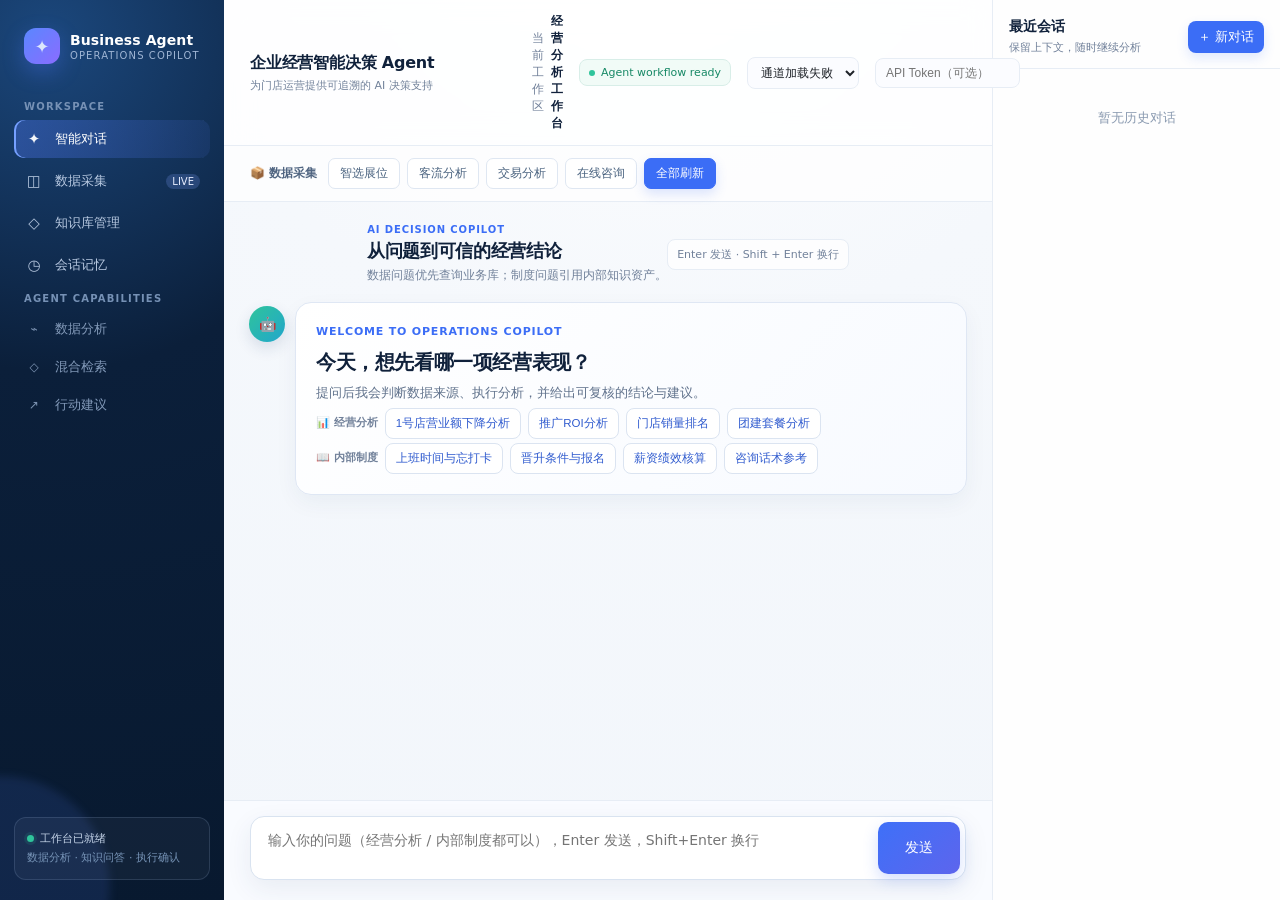
==== commit f1e06c98: "feat: 新增多页工作台与知识库上传" ====
--- a/static/index.html
+++ b/static/index.html
@@ -162,6 +162,8 @@
   .nav-item.active { color: #fff; background: linear-gradient(90deg, rgba(85,126,255,.34), rgba(85,126,255,.1)); box-shadow: inset 2px 0 #76a0ff; }
   .nav-icon { width: 20px; text-align: center; font-size: 15px; opacity: .95; }
   .nav-item .nav-pill { margin-left: auto; padding: 2px 6px; border-radius: 99px; color: #e7edff; background: rgba(130, 159, 255, .22); font-size: 10px; }
+  .nav-static { min-height: 34px; padding-block: 6px; color: #839ab9; cursor: default; }
+  .nav-static .nav-icon { font-size: 12px; }
   .nav-footer { margin-top: auto; z-index: 1; border: 1px solid rgba(173, 201, 239, .16); border-radius: 12px; padding: 12px; background: rgba(255,255,255,.04); }
   .nav-footer .status-dot { display: inline-block; width: 7px; height: 7px; border-radius: 50%; margin-right: 6px; background: var(--mint); box-shadow: 0 0 0 3px rgba(47,196,155,.12); }
   .nav-footer p { font-size: 11px; color: #c5d4e8; line-height: 1.6; }
@@ -249,17 +251,17 @@
 
     <div class="nav-label">WORKSPACE</div>
     <nav class="nav-menu">
-      <a class="nav-item active" href="#chat"><span class="nav-icon">✦</span><span>智能对话</span></a>
-      <a class="nav-item" href="#dataOperations"><span class="nav-icon">◫</span><span>数据采集</span><span class="nav-pill">LIVE</span></a>
-      <a class="nav-item" href="#chat"><span class="nav-icon">◌</span><span>经营洞察</span></a>
-      <a class="nav-item" href="#historySessions"><span class="nav-icon">◷</span><span>会话记忆</span></a>
+      <a class="nav-item active" href="/"><span class="nav-icon">✦</span><span>智能对话</span></a>
+      <a class="nav-item" href="/data"><span class="nav-icon">◫</span><span>数据采集</span><span class="nav-pill">LIVE</span></a>
+      <a class="nav-item" href="/knowledge"><span class="nav-icon">◇</span><span>知识库管理</span></a>
+      <a class="nav-item" href="/sessions"><span class="nav-icon">◷</span><span>会话记忆</span></a>
     </nav>
 
     <div class="nav-label">AGENT CAPABILITIES</div>
     <nav class="nav-menu nav-menu-secondary">
-      <a class="nav-item" href="#chat"><span class="nav-icon">⌁</span><span>数据分析</span></a>
-      <a class="nav-item" href="#chat"><span class="nav-icon">◇</span><span>知识检索</span></a>
-      <a class="nav-item" href="#chat"><span class="nav-icon">↗</span><span>行动建议</span></a>
+      <div class="nav-item nav-static"><span class="nav-icon">⌁</span><span>数据分析</span></div>
+      <div class="nav-item nav-static"><span class="nav-icon">◇</span><span>混合检索</span></div>
+      <div class="nav-item nav-static"><span class="nav-icon">↗</span><span>行动建议</span></div>
     </nav>
 
     <div class="nav-footer">
@@ -646,6 +648,8 @@
 // 「新对话」= 换新 id；「历史列表」= 切回旧 id（后端恢复对应上下文）
 let currentSessionId = localStorage.getItem('biz_session_id')
   || ('s_' + Date.now() + '_' + Math.random().toString(36).slice(2, 8));
+const requestedSessionId = new URLSearchParams(window.location.search).get('session');
+if (requestedSessionId) currentSessionId = requestedSessionId;
 localStorage.setItem('biz_session_id', currentSessionId);
 
 function newSessionId() {
@@ -763,7 +767,10 @@
   // 打开会话后刷新列表高亮（避免重复请求：复用 loadSessions）
   loadSessions();
 }
-loadSessions();  // 页面初始化加载历史会话列表
+loadSessions().then(() => {
+  // 从独立“会话记忆”页跳回时，自动恢复指定会话。
+  if (requestedSessionId) openSession(requestedSessionId);
+});
 
 async function send() {
   const q = inputEl.value.trim();
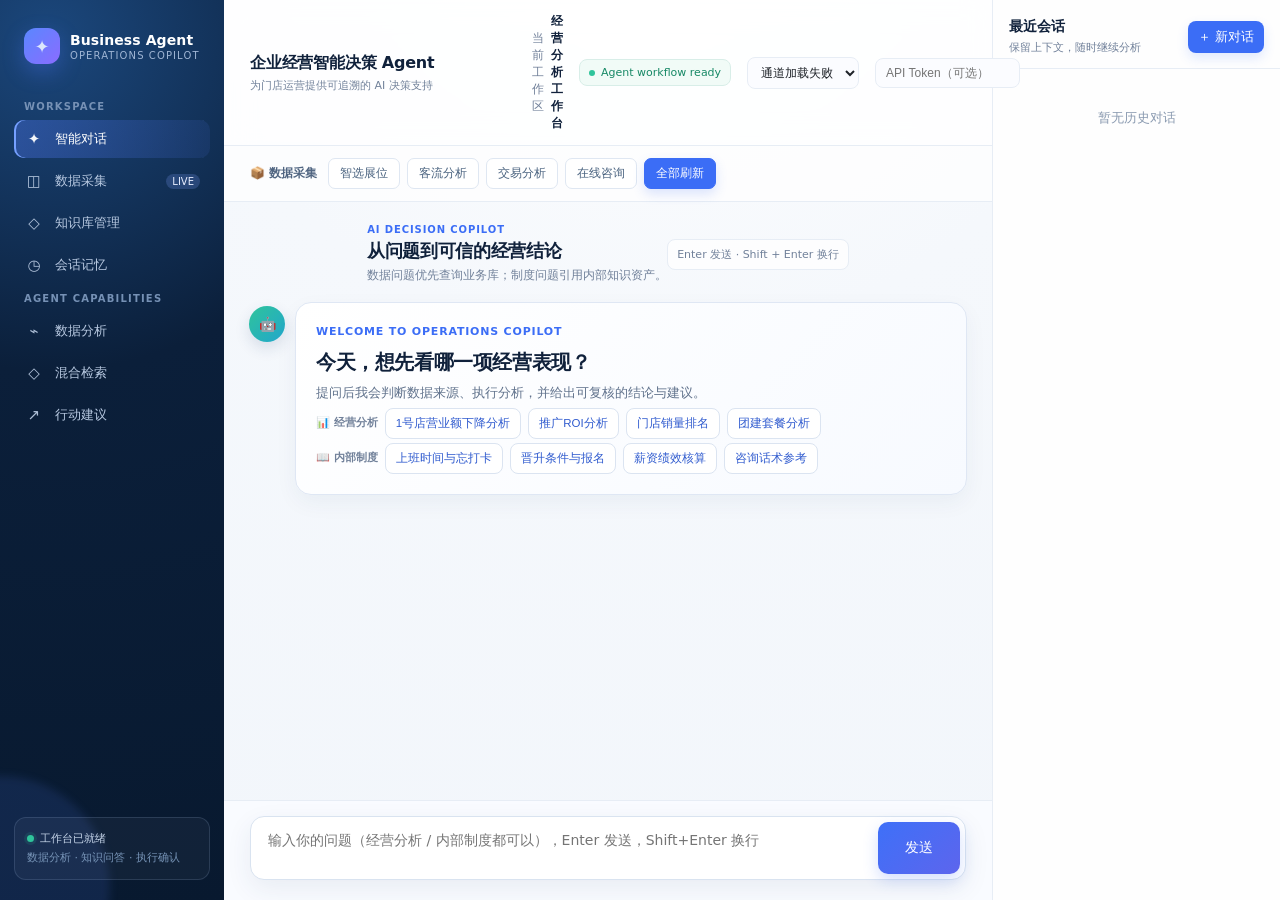
==== commit 4f0951c7: "docs: 添加运行预览与能力入口链接" ====
--- a/static/index.html
+++ b/static/index.html
@@ -259,9 +259,9 @@
 
     <div class="nav-label">AGENT CAPABILITIES</div>
     <nav class="nav-menu nav-menu-secondary">
-      <div class="nav-item nav-static"><span class="nav-icon">⌁</span><span>数据分析</span></div>
-      <div class="nav-item nav-static"><span class="nav-icon">◇</span><span>混合检索</span></div>
-      <div class="nav-item nav-static"><span class="nav-icon">↗</span><span>行动建议</span></div>
+      <a class="nav-item" href="/data"><span class="nav-icon">⌁</span><span>数据分析</span></a>
+      <a class="nav-item" href="/knowledge"><span class="nav-icon">◇</span><span>混合检索</span></a>
+      <a class="nav-item" href="/"><span class="nav-icon">↗</span><span>行动建议</span></a>
     </nav>
 
     <div class="nav-footer">
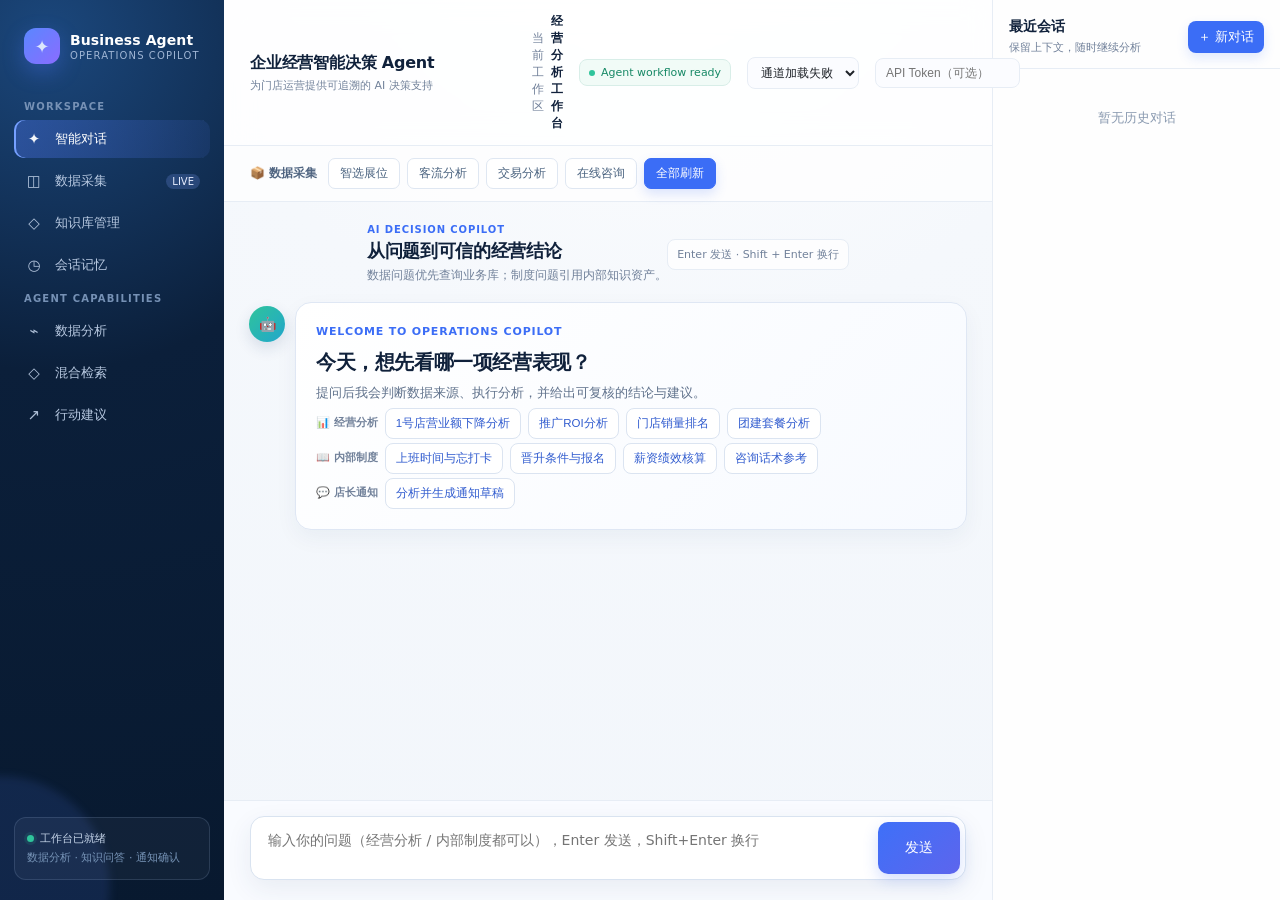
==== commit e1704a61: "feat: 完善经营分析与钉钉通知闭环" ====
--- a/static/index.html
+++ b/static/index.html
@@ -115,7 +115,9 @@
   #input:focus { border-color: var(--accent); }
   #send { background: var(--accent); color: #fff; border: none; border-radius: 10px; padding: 0 26px; font-size: 14px; cursor: pointer; }
   #send:disabled { opacity: .5; cursor: not-allowed; }
-  .typing { color: var(--sub); font-size: 13px; }
+  .typing { color: var(--sub); font-size: 13px; display: flex; align-items: center; gap: 8px; }
+  .typing::before { content: ''; width: 11px; height: 11px; border: 2px solid #c9d6fb; border-top-color: var(--accent); border-radius: 50%; animation: progress-spin .8s linear infinite; flex: 0 0 auto; }
+  @keyframes progress-spin { to { transform: rotate(360deg); } }
   .suggest { display: flex; gap: 8px; flex-wrap: wrap; margin-top: 8px; align-items: center; }
   .suggest button { border: 1px solid var(--border); background: var(--panel); border-radius: 16px; padding: 5px 14px; font-size: 12.5px; color: var(--accent); cursor: pointer; }
   .suggest button:hover { border-color: var(--accent); }
@@ -127,7 +129,7 @@
   /* ---------- LLM 通道下拉（#15 运行时切换） ---------- */
   .llm-select { border: 1px solid var(--border); border-radius: 8px; padding: 5px 8px; font-size: 12px; outline: none; background: #fff; color: var(--text); }
   .llm-select:focus { border-color: var(--accent); }
-  /* ---------- 待确认执行计划卡片（自动化执行授权） ---------- */
+  /* ---------- 店长通知草稿（人工确认后发往配置的测试接收人） ---------- */
   .plans { margin: 10px 0; border: 1px solid #ffe1a8; background: #fffaf0; border-radius: 12px; padding: 10px 14px; }
   .plans-title { font-size: 13.5px; font-weight: 700; color: #b45309; margin-bottom: 8px; }
   .plan-card { border: 1px solid var(--border); background: #fff; border-radius: 8px; padding: 8px 12px; margin: 6px 0; font-size: 13px; }
@@ -135,6 +137,7 @@
   .plan-reason { color: var(--sub); font-size: 12.5px; margin: 2px 0; }
   .plan-meta { color: var(--sub); font-size: 11.5px; margin: 3px 0 6px; }
   .plan-btns { display: flex; gap: 8px; }
+  .notification-text { width: 100%; min-height: 210px; margin: 8px 0; box-sizing: border-box; resize: vertical; border: 1px solid var(--border); border-radius: 7px; padding: 9px; color: var(--text); background: #fcfdff; font: 12.5px/1.65 ui-monospace, Consolas, monospace; white-space: pre-wrap; }
   .plan-result { font-size: 12.5px; margin-top: 6px; font-weight: 600; }
   .plan-result.ok { color: #00b578; }
   .plan-result.err { color: #e5484d; }
@@ -266,7 +269,7 @@
 
     <div class="nav-footer">
       <p><span class="status-dot"></span>工作台已就绪</p>
-      <p>数据分析 · 知识问答 · 执行确认</p>
+      <p>数据分析 · 知识问答 · 通知确认</p>
     </div>
   </aside>
 
@@ -328,6 +331,10 @@
             <button onclick="ask('门店晋升需要什么条件，怎么报名')">晋升条件与报名</button>
             <button onclick="ask('薪资绩效是怎么算的')">薪资绩效核算</button>
             <button onclick="ask('顾客不记得场次怎么安抚')">咨询话术参考</button>
+          </div>
+          <div class="suggest suggest-group">
+            <span class="suggest-tag">💬 店长通知</span>
+            <button onclick="ask('分析最近7天1号门店营业额下降原因，并通知店长')">分析并生成通知草稿</button>
           </div>
         </div>
       </div>
@@ -793,6 +800,15 @@
   const repEl = botDiv.querySelector('#botReport');
   const metaEl = botDiv.querySelector('#botMeta');
   let reportText = '';
+  let progressText = '正在识别问题…';
+  const progressStartedAt = Date.now();
+  const renderProgress = () => {
+    const elapsed = Math.max(1, Math.floor((Date.now() - progressStartedAt) / 1000));
+    progEl.textContent = `${progressText}（已用 ${elapsed} 秒）`;
+    chatEl.scrollTop = chatEl.scrollHeight;
+  };
+  renderProgress();
+  const progressTimer = setInterval(renderProgress, 1000);
 
   try {
     const resp = await apiFetch('/api/chat/stream', {
@@ -818,17 +834,20 @@
           else if (line.startsWith('data: ')) data += line.slice(6);
         }
         if (event === 'progress') {
-          progEl.textContent = data;
+          progressText = data || progressText;
+          renderProgress();
         } else if (event === 'token') {
-          if (repEl.style.display === 'none') { repEl.style.display = ''; progEl.style.display = 'none'; }
+          if (repEl.style.display === 'none') { repEl.style.display = ''; progEl.style.display = 'none'; clearInterval(progressTimer); }
           reportText = mergeStreamText(reportText, data);
           repEl.textContent = reportText;   // 打字机纯文本
           chatEl.scrollTop = chatEl.scrollHeight;
         } else if (event === 'error') {
+          clearInterval(progressTimer);
           progEl.className = 'bubble err'; progEl.textContent = '出错：' + data;
         } else if (event === 'done') {
           const m = JSON.parse(data);
           const u = m.usage;
+          clearInterval(progressTimer);
           progEl.style.display = 'none';
           // 修复：data 结构化链路无 token 事件，报告容器从未被显示（导出能看到、对话里却空白）
           if (repEl.style.display === 'none') repEl.style.display = '';
@@ -842,7 +861,7 @@
           } else {
             repEl.innerHTML = renderKpis(m, m.user_question || q) + renderMarkdown(reportText);
           }
-          if (m.pending_plans && m.pending_plans.length) renderPlans(repEl, m.pending_plans);   // 待确认执行计划（授权）
+          if (m.pending_notifications && m.pending_notifications.length) renderNotifications(repEl, m.pending_notifications);
           let cost = '⚡ token 用量不可见';
           if (u) {
             const est = u.estimated ? '约 ' : '';
@@ -860,11 +879,13 @@
     // 流结束兜底：若从未收到 done（异常断流），仍显示已累积内容
     if (repEl.style.display === 'none') { progEl.textContent = '连接中断，请重试'; }
   } catch (e) {
+    clearInterval(progressTimer);
     progEl.className = 'bubble err';
     progEl.textContent = e.message.includes('401')
       ? '需要 API Token（401）：请在右上角填写后重试'
       : '网络错误：' + e.message;
   }
+  clearInterval(progressTimer);
   busy = false; sendBtn.disabled = false;
   loadSessions();   // 对话完成后刷新历史列表（标题/时间/消息数/高亮）
   inputEl.focus();
@@ -872,22 +893,22 @@
 
 function ask(q) { inputEl.value = q; send(); }
 
-/* ---------------- 待确认执行计划（自动化执行授权：dry-run → 用户确认 → 执行） ---------------- */
-function renderPlans(container, plans) {
+/* ---------------- 店长通知授权：草稿 → 编辑 → 人工确认发送 ---------------- */
+function renderNotifications(container, plans) {
   const box = document.createElement('div');
   box.className = 'plans';
-  box.innerHTML = '<div class="plans-title">⚡ 待确认的执行计划（dry-run，未修改任何数据）</div>';
+  box.innerHTML = '<div class="plans-title">✉ 待确认通知（确认后按当前钉钉发送配置执行）</div>';
   for (const p of plans) {
     const card = document.createElement('div');
     card.className = 'plan-card';
-    const reasonHtml = p.reason ? `<div class="plan-reason">原因：${escapeHtml(p.reason)}</div>` : '';
     card.innerHTML = `
-      <div class="plan-line">💰 调整推广预算：campaign <b>${escapeHtml(p.campaign_id)}</b> 由 <b>${escapeHtml(p.old_budget)}</b> → <b>${escapeHtml(p.new_budget)}</b></div>
-      ${reasonHtml}
-      <div class="plan-meta">计划号：${escapeHtml(p.plan_id)} · 10 分钟内有效 · 一次性</div>
+      <div class="plan-line">原定收件人：<b>${escapeHtml(p.intended_recipient)}</b> · 本次实际接收人（测试）：<b>${escapeHtml(p.effective_recipient)}</b></div>
+      <textarea class="notification-text" maxlength="1200">${escapeHtml(p.message_text || '')}</textarea>
+      <div class="plan-meta">计划号：${escapeHtml(p.plan_id)} · 需人工确认后才会发送</div>
       <div class="plan-btns">
-        <button class="wf-btn primary" onclick="confirmPlan('${p.plan_id}', this)">确认执行</button>
-        <button class="wf-btn" onclick="this.closest('.plan-card').style.display='none'">忽略</button>
+        <button class="wf-btn" onclick="saveNotification('${p.plan_id}', this)">保存修改</button>
+        <button class="wf-btn primary" onclick="confirmNotification('${p.plan_id}', this)">确认发送</button>
+        <button class="wf-btn" onclick="cancelNotification('${p.plan_id}', this)">忽略</button>
       </div>
       <div class="plan-result"></div>`;
     box.appendChild(card);
@@ -895,15 +916,32 @@
   container.appendChild(box);
 }
 
-async function confirmPlan(planId, btn) {
+async function saveNotification(planId, btn) {
+  const card = btn.closest('.plan-card');
+  const info = card.querySelector('.plan-result');
+  const messageText = card.querySelector('.notification-text').value;
+  btn.disabled = true;
+  try {
+    const resp = await apiFetch('/api/notifications/' + encodeURIComponent(planId), {
+      method: 'PATCH', headers: authHeaders({ 'Content-Type': 'application/json' }),
+      body: JSON.stringify({ message_text: messageText })
+    });
+    const d = await resp.json();
+    if (!d.success) throw new Error(d.error || '保存失败');
+    info.textContent = '✅ 草稿已保存'; info.className = 'plan-result ok';
+  } catch (e) {
+    info.textContent = '❌ ' + e.message; info.className = 'plan-result err';
+  } finally { btn.disabled = false; }
+}
+
+async function confirmNotification(planId, btn) {
   const card = btn.closest('.plan-card');
   const info = card.querySelector('.plan-result');
   btn.disabled = true; btn.textContent = '确认中…';
   try {
-    const resp = await apiFetch('/api/execute/confirm', {
+    const resp = await apiFetch('/api/notifications/' + encodeURIComponent(planId) + '/confirm', {
       method: 'POST',
-      headers: authHeaders({ 'Content-Type': 'application/json' }),
-      body: JSON.stringify({ plan_id: planId })
+      headers: authHeaders({ 'Content-Type': 'application/json' })
     });
     let d;
     try {
@@ -913,12 +951,14 @@
       d = { success: false, error: 'HTTP ' + resp.status + ' ' + txt.slice(0, 120) };
     }
     if (d.success) {
-      info.textContent = `✅ 已执行：campaign ${d.data.campaign_id} 预算 ${d.data.old_budget} → ${d.data.new_budget}`;
+      const plan = d.plan || {};
+      info.textContent = `✅ 已${plan.status === 'simulated' ? '模拟发送' : '发送'}：${plan.effective_recipient || ''}`;
       info.className = 'plan-result ok';
       btn.style.display = 'none';
-      card.querySelectorAll('.plan-btns .wf-btn:not(.primary)').forEach(b => b.style.display = 'none');
+      card.querySelectorAll('.plan-btns .wf-btn').forEach(b => b.style.display = 'none');
+      card.querySelector('.notification-text').disabled = true;
     } else {
-      info.textContent = '❌ ' + (d.error || '执行失败');
+      info.textContent = '❌ ' + (d.error || d.detail || '发送失败');
       info.className = 'plan-result err';
       btn.disabled = false; btn.textContent = '重试确认';
     }
@@ -926,6 +966,22 @@
     info.textContent = '❌ 请求失败：' + e.message;
     info.className = 'plan-result err';
     btn.disabled = false; btn.textContent = '重试确认';
+  }
+}
+
+async function cancelNotification(planId, btn) {
+  const card = btn.closest('.plan-card');
+  const info = card.querySelector('.plan-result');
+  try {
+    const resp = await apiFetch('/api/notifications/' + encodeURIComponent(planId) + '/cancel', {
+      method: 'POST', headers: authHeaders({ 'Content-Type': 'application/json' })
+    });
+    const d = await resp.json();
+    if (!d.success) throw new Error(d.error || '取消失败');
+    info.textContent = '已忽略该通知草稿'; info.className = 'plan-result ok';
+    card.querySelectorAll('.plan-btns .wf-btn').forEach(b => b.style.display = 'none');
+  } catch (e) {
+    info.textContent = '❌ ' + e.message; info.className = 'plan-result err';
   }
 }
 
